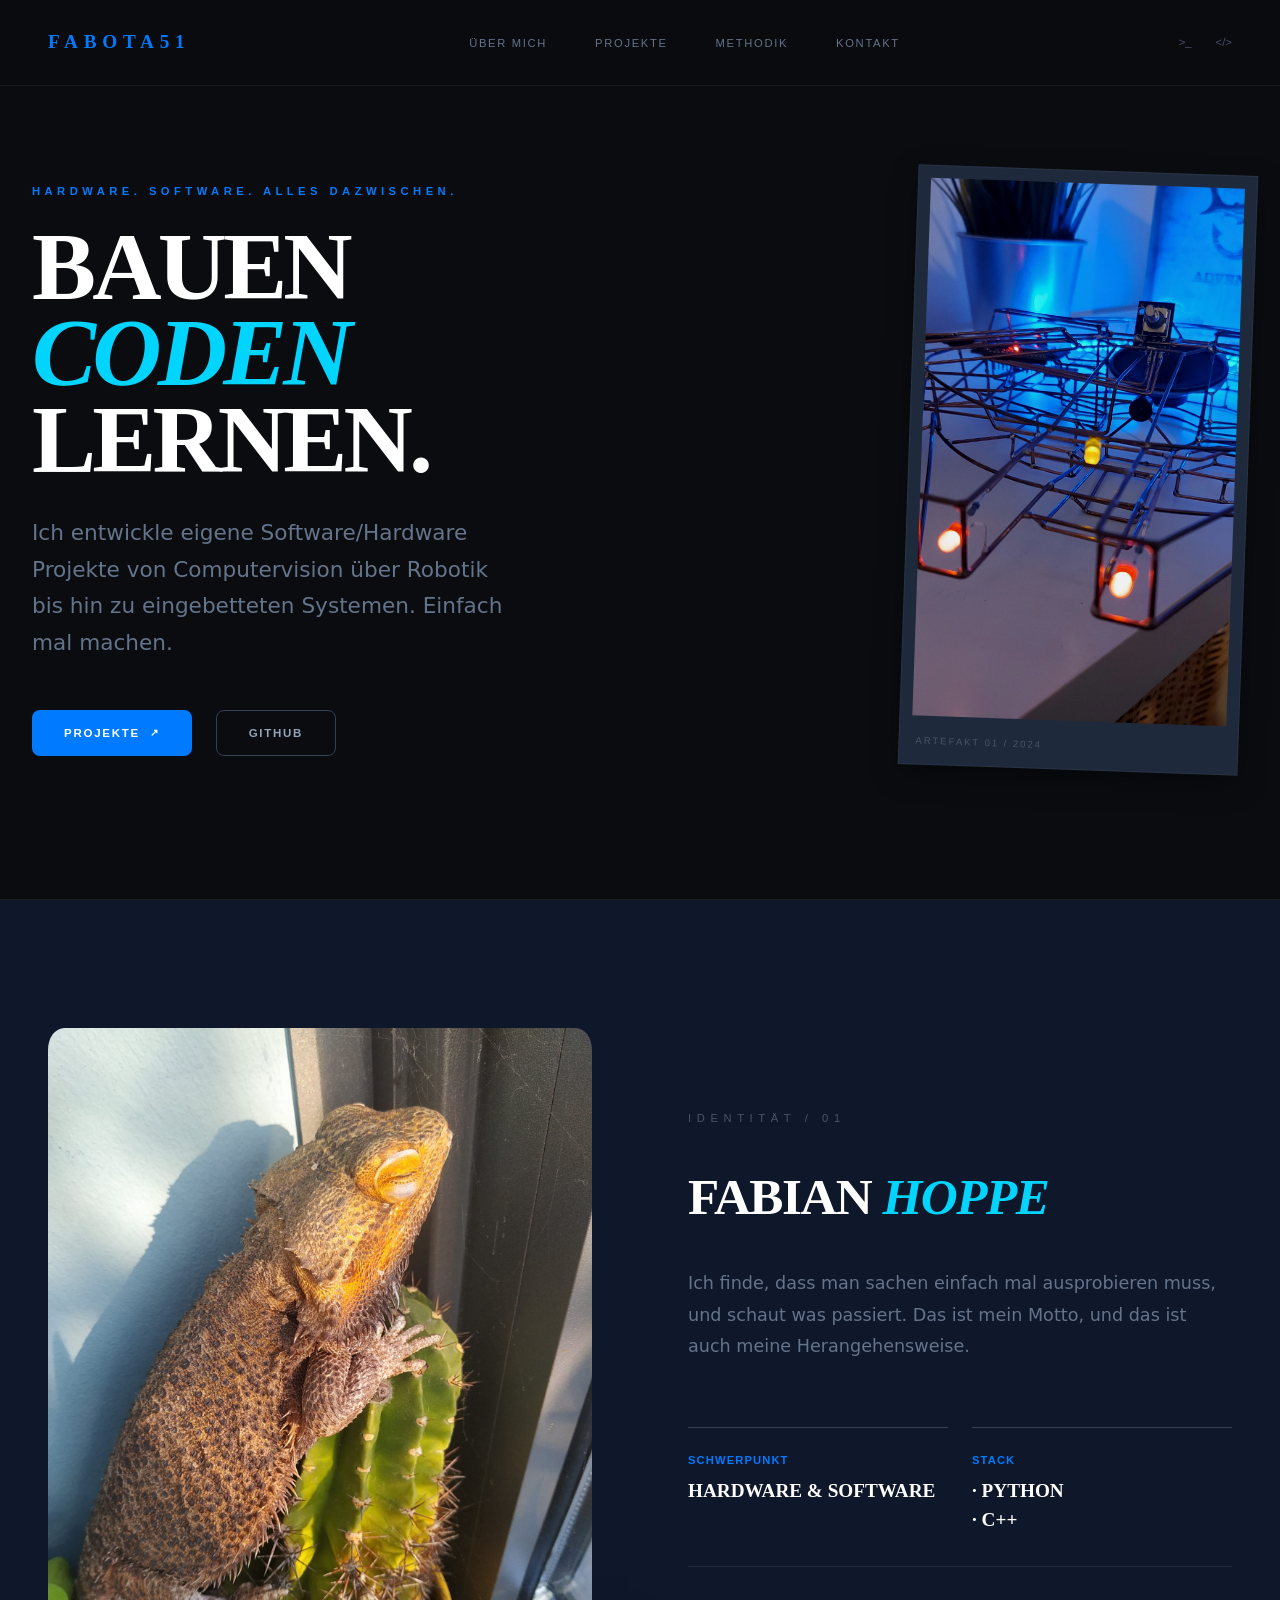
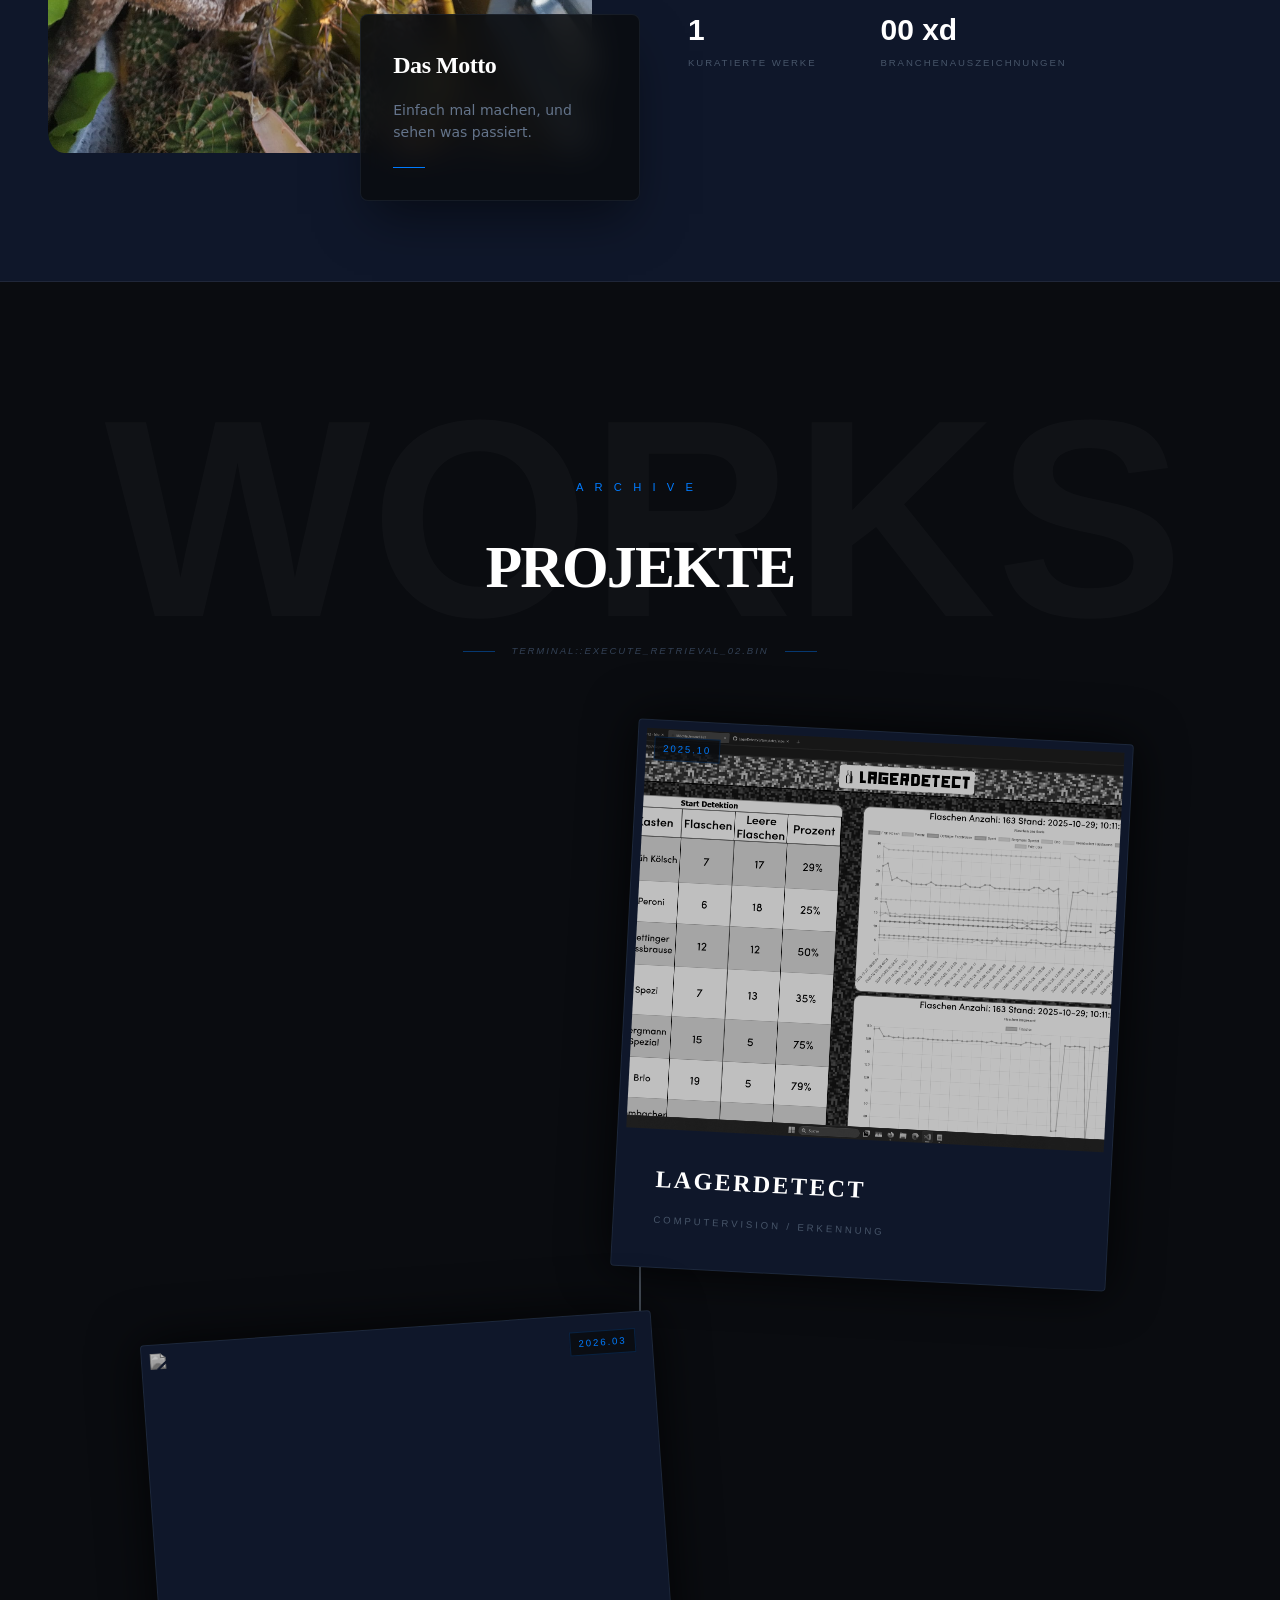
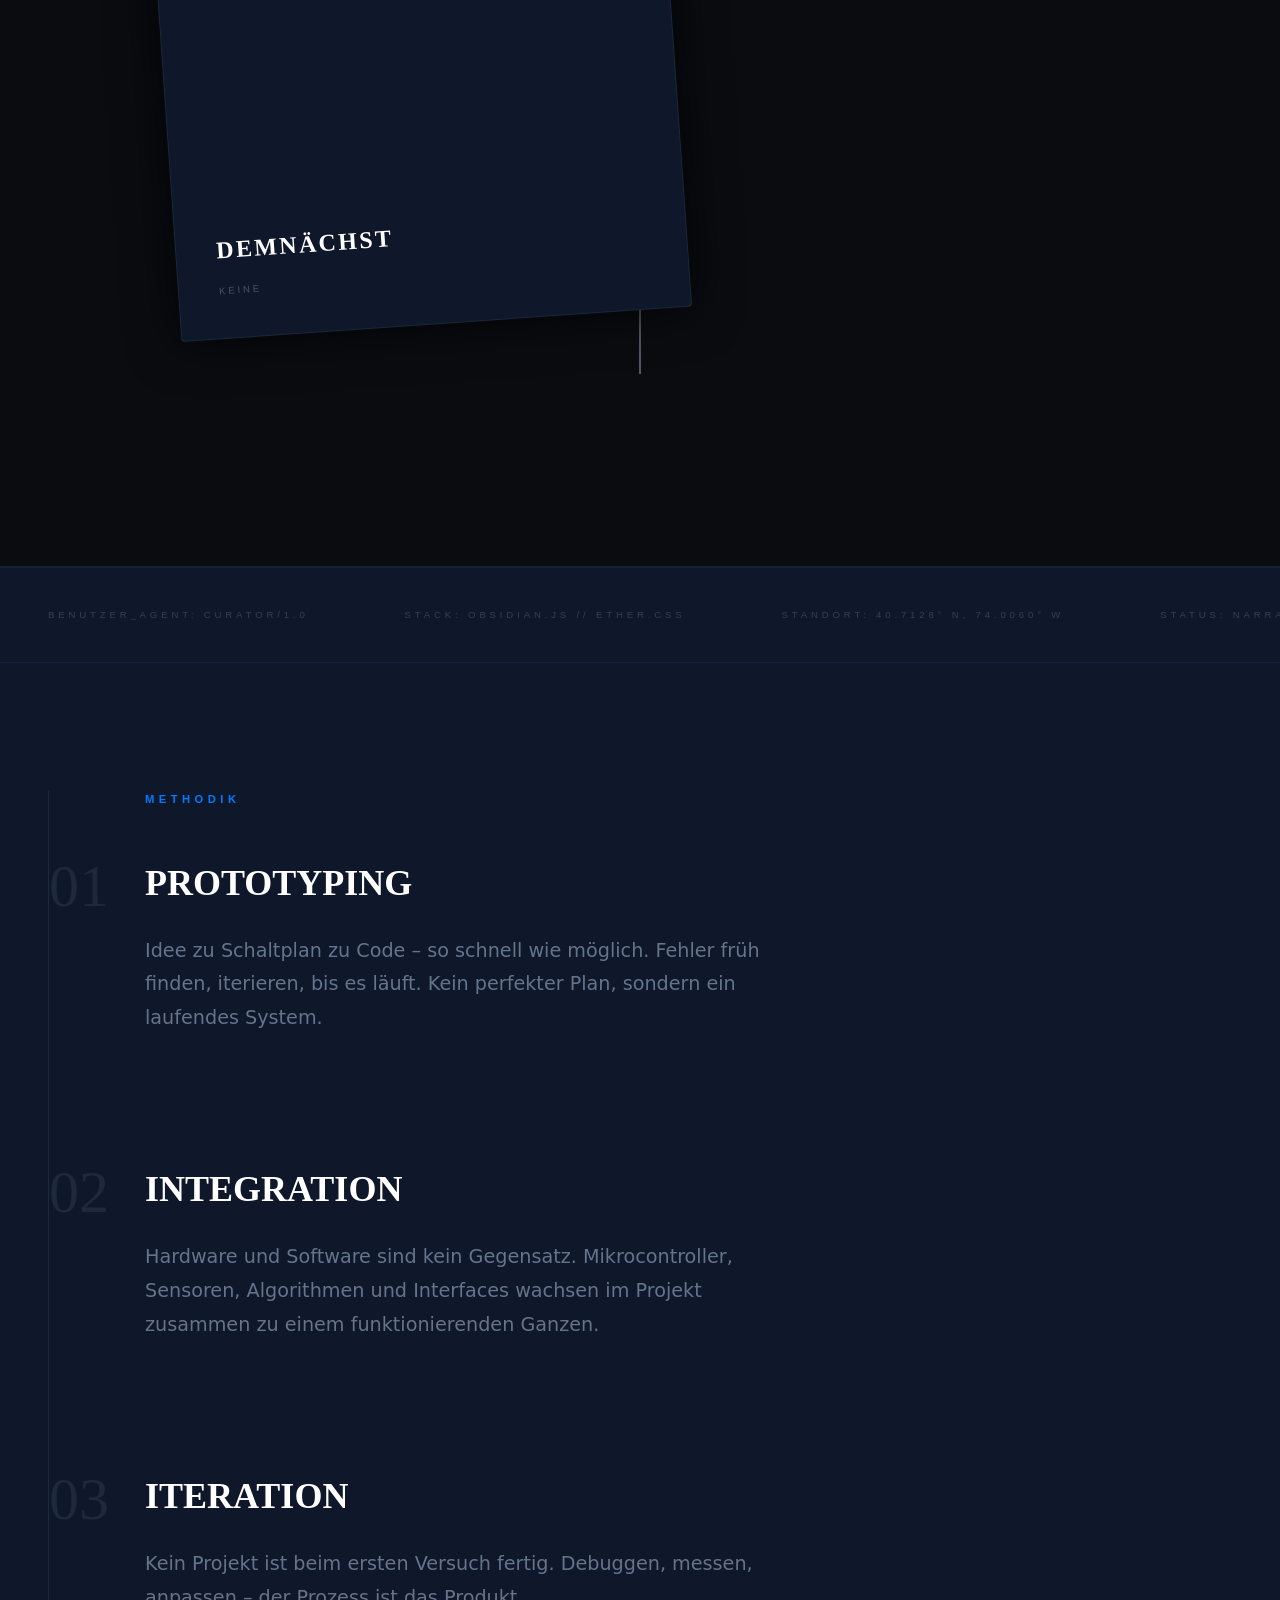
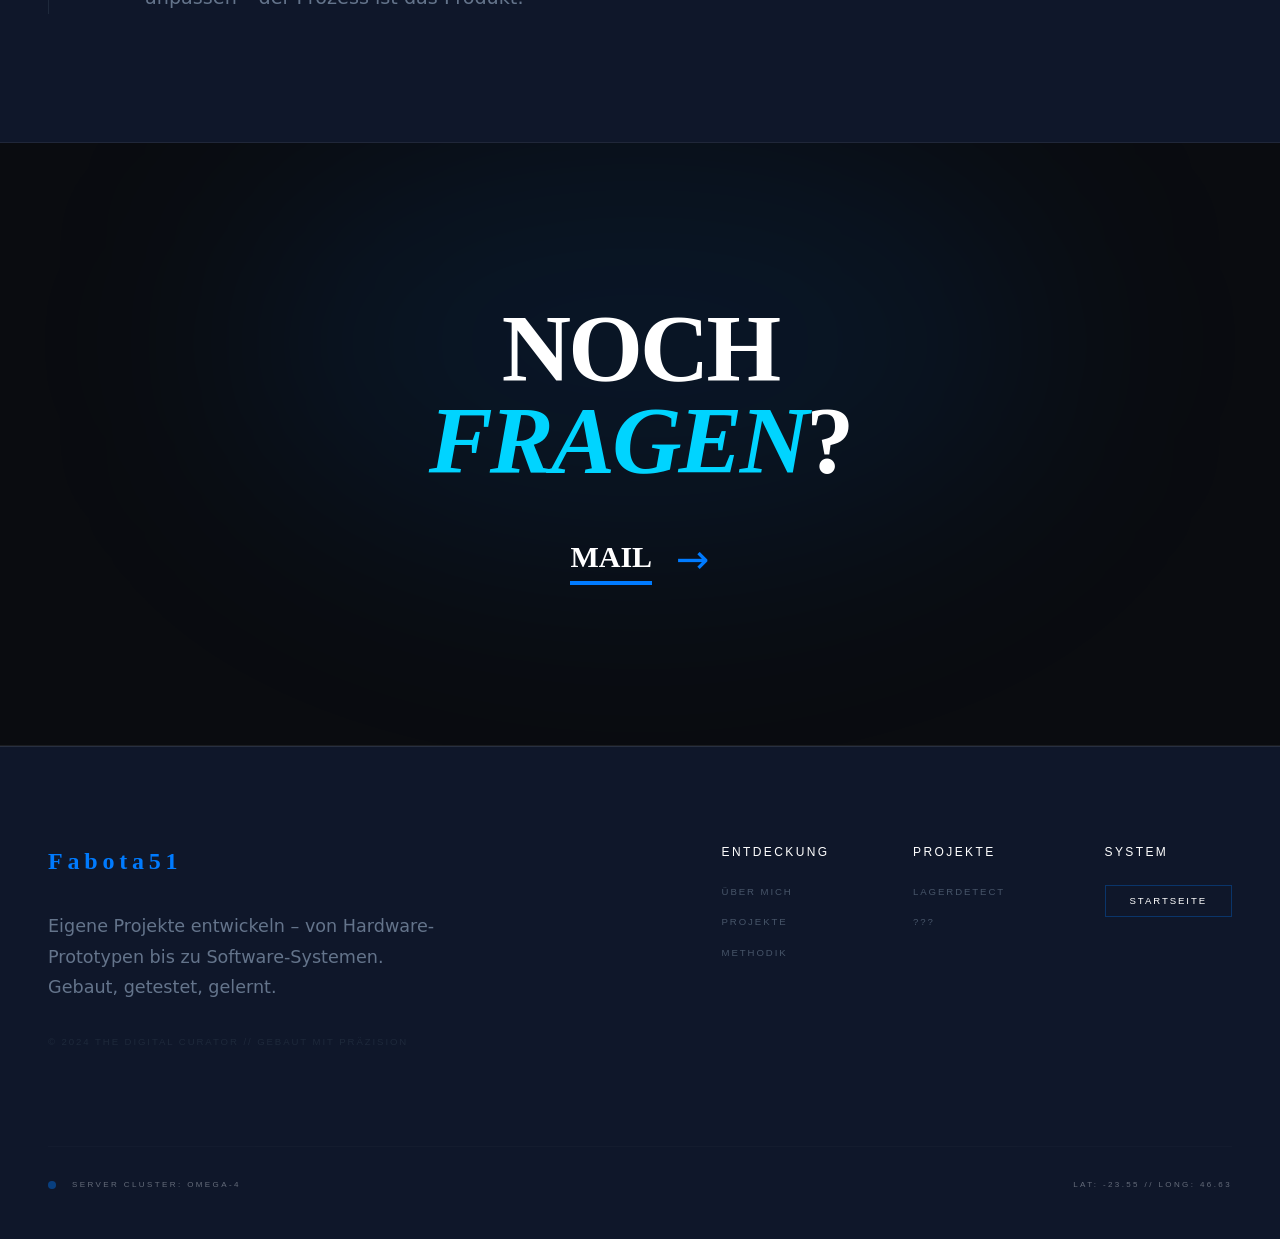
==== index.html @ c2bb15b6 "First Test" ====
<!DOCTYPE html>
<html lang="de">
<head>
  <meta charset="utf-8"/>
  <meta name="viewport" content="width=device-width, initial-scale=1.0"/>
  <title>Fabota51</title>
  <link rel="stylesheet" href="/css/style.css"/>
  <script src="components/include.js" defer></script>
</head>
<body>

<div data-include="components/nav.html"></div>

<!-- ── Hero ── -->
<section class="hero">
  <div class="hero-inner">
    <div class="hero-content">
      <span class="hero-eyebrow">Hardware. Software. Alles dazwischen.</span>
      <h1 class="hero-headline">
        BAUEN <br>
        <span class="accent">CODEN</span> <br>
        LERNEN.
      </h1>
      <p class="hero-body">
        Ich entwickle eigene Software/Hardware Projekte von Computervision über Robotik bis hin zu eingebetteten Systemen. Einfach mal machen.
      </p>
      <div class="hero-actions">
        <button class="btn btn-primary" onclick="window.location.href='#archive'">
          Projekte <span class="icon">↗</span>
        </button>
        <button href class="btn btn-outline" onclick="window.location.href='https://github.com/fabota51'">
          Github
        </button>
      </div>
    </div>
    <div class="hero-media">
      <div class="polaroid-frame">
        <img
          src="/images/meleniumfalke.jpg"
          alt="High-tech aesthetic hardware design"/>
        <span class="polaroid-caption">Artefakt 01 / 2024</span>
      </div>
    </div>
  </div>
</section>

<!-- ── Vision / About ── -->
<section id="exhibition" class="section-vision">
  <div class="vision-grid">
    <div class="vision-portrait-wrap">
        <img style="border-radius: 3%;"
          src="/images/profile.jpg"
          alt="Portrait des Designers"/>

      <div class="vision-card">
        <h4>Das Motto</h4>
        <p>Einfach mal machen, und sehen was passiert.</p>
        <div class="vision-card-rule">
          <span class="vision-card-rule-line"></span>
          <span class="vision-card-rule-label"></span>
        </div>
      </div>
    </div>
    <div class="vision-text">
      <span class="vision-eyebrow">Identität / 01</span>
      <h2 class="vision-headline">Fabian <span class="accent">Hoppe</span></h2>
      <p class="vision-body">
        Ich finde, dass man sachen einfach mal ausprobieren muss, und schaut was passiert. Das ist mein Motto, und das ist auch meine Herangehensweise.
      </p>
      <div class="vision-stats">
        <div class="vision-stat">
          <span class="vision-stat-label">Schwerpunkt</span>
          <span class="vision-stat-value">Hardware & Software</span>
        </div>
        <div class="vision-stat">
          <span class="vision-stat-label">Stack</span>
          <span class="vision-stat-value">· Python <br>· C++</span>
        </div>
      </div>
      <div class="vision-metrics">
        <div>
          <div class="vision-metric-num">1</div>
          <div class="vision-metric-label">Kuratierte Werke</div>
        </div>
        <div>
          <div class="vision-metric-num">00 xd</div>
          <div class="vision-metric-label">Branchenauszeichnungen</div>
        </div>
      </div>
    </div>
  </div>
</section>


<section id="archive" class="section-projects">
  <div class="projects-inner">
    <div class="projects-header">
      <span class="projects-eyebrow">ARCHIVE</span>
      <!-- ── Projects Timeline ── --><h2 class="projects-headline">Projekte</h2>
      <div class="projects-sub">
        <span class="projects-sub-line"></span>
        <span class="projects-sub-text">Terminal::Execute_Retrieval_02.bin</span>
        <span class="projects-sub-line"></span>
      </div>
    </div>

    <div class="project-timeline">
      <div class="project-timeline-line"></div>



      <!-- Card 1 -->
      <div class="project-item project-item--right">
        <div class="project-item-inner">
          <a href="subpages/lagerdetect/" class="project-card project-card--tilt-right">
            <span class="project-card-date">2025.10</span>
            <img
              class="project-card-img project-card-img--short"
              src="images/lagerdetect.png"
              alt="Lagerdetect Lagererkennung"/>
            <div class="project-card-info">
              <h3 class="project-card-title">Lagerdetect</h3>
              <p class="project-card-tag">Computervision / Erkennung</p>
            </div>
          </a>
        </div>
      </div>

            <!-- Card 2 -->
      <div class="project-item project-item--left">
        <div class="project-item-inner">
          <a href="#archive" class="project-card project-card--tilt-left">
            <span class="project-card-date">2026.03</span>
            <img
              class="project-card-img"
              src="subpages/cnc/20260307_115420.jpg"
              alt=" "/>
            <div class="project-card-info">
              <h3 class="project-card-title">Demnächst</h3>
              <p class="project-card-tag">Keine</p>
            </div>
          </a>
        </div>
      </div>



    </div>
  </div>
</section>

<!-- ── Status Ticker ── -->
<div class="section-ticker">
  <div class="ticker-content">
    <span>BENUTZER_AGENT: CURATOR/1.0</span>
    <span>STACK: OBSIDIAN.JS // ETHER.CSS</span>
    <span>STANDORT: 40.7128° N, 74.0060° W</span>
    <span>STATUS: NARRATION_WIRD_ENTSCHLÜSSELT...</span>
    <span>DATENSTROM: AKTIV</span>
    <span>KERNEL_VERSION: NOIR_PRO_V3</span>
    <span>BENUTZER_AGENT: CURATOR/1.0</span>
  </div>
</div>

<!-- ── Methodology ── -->
<section id="narrative" class="section-methodology">
  <div class="methodology-inner">
    <span class="methodology-eyebrow">Methodik</span>
    <div class="methodology-items">
      <div class="methodology-item">
        <span class="methodology-num">01</span>
        <h3 class="methodology-title">Prototyping</h3>
        <p class="methodology-body">Idee zu Schaltplan zu Code – so schnell wie möglich. Fehler früh finden, iterieren, bis es läuft. Kein perfekter Plan, sondern ein laufendes System.</p>
      </div>
      <div class="methodology-item">
        <span class="methodology-num">02</span>
        <h3 class="methodology-title">Integration</h3>
        <p class="methodology-body">Hardware und Software sind kein Gegensatz. Mikrocontroller, Sensoren, Algorithmen und Interfaces wachsen im Projekt zusammen zu einem funktionierenden Ganzen.</p>
      </div>
      <div class="methodology-item">
        <span class="methodology-num">03</span>
        <h3 class="methodology-title">Iteration</h3>
        <p class="methodology-body">Kein Projekt ist beim ersten Versuch fertig. Debuggen, messen, anpassen – der Prozess ist das Produkt.</p>
      </div>
    </div>
  </div>
</section>

<!-- ── CTA ── -->
<section id="contact" class="section-cta">
  <div class="cta-glow"></div>
  <div class="cta-inner">
    <h2 class="cta-headline">
      NOCH <br>
      <span class="accent">FRAGEN</span>?
    </h2>
    <a class="cta-link" href="mailto:fabota51@proton.me">
      <span class="cta-link-text">Mail</span>
      <span class="cta-arrow">→</span>
    </a>
  </div>
</section>

<div data-include="components/footer.html"></div>


</body>
</html>
---- css/style.css ----
/* ============================================================
   FONT STACKS — system fonts
   headline : Georgia (editorial serif, great italic support)
   body      : system-ui stack (best native sans per platform)
   label     : Trebuchet MS (geometric sans, universally available)
   ============================================================ */
:root {
  --font-headline: Georgia, 'Times New Roman', serif;
  --font-body: system-ui, -apple-system, BlinkMacSystemFont, 'Segoe UI', Roboto, sans-serif;
  --font-label: 'Trebuchet MS', 'Gill Sans', 'Gill Sans MT', Calibri, sans-serif;
}

/* ============================================================
   RESET & BASE
   ============================================================ */
*, *::before, *::after {
  box-sizing: border-box;
  margin: 0;
  padding: 0;
}
html { scroll-behavior: smooth; }
body {
  background-color: #0a0c10;
  color: #e2e8f0;
  font-family: var(--font-body);
  overflow-x: hidden;
  line-height: 1.5;
}
::selection { background-color: #007bff; color: #fff; }
img { display: block; max-width: 100%; }
a { color: inherit; text-decoration: none; }
button { cursor: pointer; font-family: inherit; background: none; border: none; }

/* ============================================================
   ICON TEXT (replaces Material Symbols)
   ============================================================ */
.icon {
  font-family: var(--font-label);
  font-size: 0.85em;
  font-style: normal;
  line-height: 1;
  display: inline-block;
  vertical-align: middle;
  user-select: none;
}

/* ============================================================
   NAVIGATION
   ============================================================ */
.nav {
  position: fixed;
  top: 0; left: 0; right: 0;
  z-index: 50;
  display: flex;
  justify-content: space-between;
  align-items: center;
  padding: 28px 48px;
  background: rgba(10, 12, 16, 0.8);
  backdrop-filter: blur(8px);
  -webkit-backdrop-filter: blur(8px);
  border-bottom: 1px solid rgba(255, 255, 255, 0.05);
}
.nav-logo {
  font-family: var(--font-headline);
  font-size: 1.2rem;
  font-weight: 900;
  letter-spacing: 0.3em;
  color: #007bff;
  text-transform: uppercase;
}
.nav-links {
  display: none;
  align-items: center;
  gap: 48px;
  list-style: none;
}
.nav-link {
  font-family: var(--font-label);
  font-size: 0.7rem;
  text-transform: uppercase;
  letter-spacing: 0.15em;
  font-weight: 500;
  color: #64748b;
  transition: color 0.2s;
}
.nav-link:hover { color: #fff; }
.nav-link--active {
  color: #007bff;
  font-weight: 700;
  border-bottom: 1px solid #007bff;
  padding-bottom: 4px;
}
.nav-icons { display: flex; align-items: center; gap: 24px; }
.nav-icon-btn {
  color: #475569;
  transition: color 0.2s;
  display: flex;
  align-items: center;
  padding: 0;
}
.nav-icon-btn:hover { color: #007bff; }

/* ============================================================
   BUTTONS
   ============================================================ */
.btn {
  display: inline-flex;
  align-items: center;
  gap: 10px;
  font-family: var(--font-label);
  font-size: 0.72rem;
  text-transform: uppercase;
  letter-spacing: 0.15em;
  font-weight: 700;
  padding: 16px 32px;
  border-radius: 8px;
  transition: all 0.3s cubic-bezier(0.16, 1, 0.3, 1);
  cursor: pointer;
  border: none;
}
.btn-primary { background: #007bff; color: #fff; }
.btn-primary:hover {
  transform: translateY(-2px);
  box-shadow: 0 10px 30px rgba(0, 123, 255, 0.4);
}
.btn-outline {
  background: transparent;
  color: #94a3b8;
  border: 1px solid #334155;
}
.btn-outline:hover { background: #1e293b; }

/* ============================================================
   HERO
   ============================================================ */
.hero {
  position: relative;
  min-height: 100vh;
  display: flex;
  align-items: center;
  padding: 104px 32px 64px;
  overflow: hidden;
  background: #0a0c10;
  border-bottom: 1px solid rgba(255, 255, 255, 0.07);
}
.hero-inner {
  position: relative;
  z-index: 1;
  width: 100%;
  max-width: 1280px;
  margin: 0 auto;
  display: grid;
  grid-template-columns: 1fr;
  gap: 48px;
  align-items: center;
}
.hero-eyebrow {
  font-family: var(--font-label);
  font-size: 0.7rem;
  font-weight: 700;
  text-transform: uppercase;
  letter-spacing: 0.4em;
  color: #007bff;
  display: block;
  margin-bottom: 24px;
}
.hero-headline {
  font-family: var(--font-headline);
  font-size: clamp(3rem, 9vw, 6rem);
  font-weight: 900;
  letter-spacing: -0.04em;
  line-height: 0.9;
  color: #fff;
  margin-bottom: 32px;
}
.hero-headline .accent { color: #00d4ff; font-style: italic; }
.hero-body {
  font-size: clamp(1rem, 2vw, 1.35rem);
  line-height: 1.7;
  color: #64748b;
  max-width: 480px;
  margin-bottom: 48px;
}
.hero-actions { display: flex; flex-wrap: wrap; gap: 24px; }
.hero-media { display: none; position: relative; height: 600px; }

/* ============================================================
   POLAROID FRAME
   ============================================================ */
.polaroid-frame {
  background: #1e293b;
  padding: 12px 12px 48px;
  box-shadow: 0 10px 30px -5px rgba(0, 0, 0, 0.5);
  transition: all 0.5s cubic-bezier(0.16, 1, 0.3, 1);
  border: 1px solid rgba(255, 255, 255, 0.05);
}
.polaroid-frame:hover {
  transform: translateY(-8px) rotate(0deg) scale(1.02) !important;
  box-shadow: 0 20px 40px -10px rgba(0, 0, 0, 0.6);
  z-index: 20;
  border-color: #007bff;
}
.hero-media .polaroid-frame {
  position: absolute;
  inset: 0;
  width: 100%;
  height: 100%;
  transform: rotate(2deg);
}
.hero-media .polaroid-frame img {
  width: 100%;
  height: 100%;
  object-fit: cover;
  filter: brightness(0.9) contrast(1.1);
}
.polaroid-caption {
  position: absolute;
  bottom: 16px;
  left: 16px;
  font-family: var(--font-label);
  font-size: 0.6rem;
  letter-spacing: 0.2em;
  color: #475569;
  text-transform: uppercase;
}

/* ============================================================
   VISION / ABOUT
   ============================================================ */
.section-vision {
  padding: 128px 48px;
  background: #0f172a;
  border-bottom: 1px solid rgba(255, 255, 255, 0.07);
}
.vision-grid {
  max-width: 1280px;
  margin: 0 auto;
  display: grid;
  grid-template-columns: 1fr;
  gap: 96px;
  align-items: center;
}
.vision-portrait-wrap { position: relative; }
.vision-portrait-img {
  aspect-ratio: 4 / 5;
  overflow: hidden;
  border-radius: 8px;
  background: #0a0c10;
}
.vision-portrait-img img {
  width: 100%;
  height: 100%;
  object-fit: cover;
  opacity: 0.8;
  mix-blend-mode: luminosity;
  transition: mix-blend-mode 0.7s, opacity 0.7s;
}
.vision-portrait-img img:hover { mix-blend-mode: normal; opacity: 1; }
.vision-card {
  position: absolute;
  bottom: -48px;
  right: -24px;
  padding: 32px;
  background: rgba(10, 12, 16, 0.85);
  backdrop-filter: blur(16px);
  -webkit-backdrop-filter: blur(16px);
  border-radius: 8px;
  border: 1px solid rgba(51, 65, 85, 0.3);
  max-width: 280px;
  box-shadow: 0 25px 50px -12px rgba(0, 0, 0, 0.5);
}
.vision-card h4 {
  font-family: var(--font-headline);
  font-size: 1.5rem;
  font-weight: 700;
  letter-spacing: -0.02em;
  color: #fff;
  margin-bottom: 16px;
}
.vision-card p {
  color: #64748b;
  font-size: 0.875rem;
  line-height: 1.6;
  margin-bottom: 24px;
}
.vision-card-rule { display: flex; align-items: center; gap: 8px; }
.vision-card-rule-line {
  width: 32px;
  height: 1px;
  background: #007bff;
  display: block;
  flex-shrink: 0;
}
.vision-card-rule-label {
  font-family: var(--font-label);
  font-size: 0.6rem;
  text-transform: uppercase;
  letter-spacing: 0.2em;
  color: #007bff;
}
.vision-text {
  display: flex;
  flex-direction: column;
  gap: 32px;
  padding-top: 64px;
}
.vision-eyebrow {
  font-family: var(--font-label);
  font-size: 0.7rem;
  text-transform: uppercase;
  letter-spacing: 0.5em;
  color: #475569;
}
.vision-headline {
  font-family: var(--font-headline);
  font-size: clamp(2rem, 4vw, 3.2rem);
  font-weight: 800;
  letter-spacing: -0.03em;
  text-transform: uppercase;
  color: #fff;
}
.vision-headline .accent { color: #00d4ff; font-style: italic; }
.vision-body { font-size: 1.1rem; line-height: 1.8; color: #64748b; }
.vision-stats {
  display: grid;
  grid-template-columns: 1fr 1fr;
  gap: 24px;
  padding-top: 32px;
}
.vision-stat { border-top: 1px solid #334155; padding-top: 24px; }
.vision-stat-label {
  font-family: var(--font-label);
  font-size: 0.7rem;
  text-transform: uppercase;
  letter-spacing: 0.1em;
  color: #007bff;
  font-weight: 700;
  display: block;
  margin-bottom: 8px;
}
.vision-stat-value {
  font-family: var(--font-headline);
  font-size: 1.2rem;
  font-weight: 700;
  text-transform: uppercase;
  color: #fff;
}
.vision-metrics {
  display: flex;
  gap: 64px;
  border-top: 1px solid rgba(51, 65, 85, 0.5);
  padding-top: 40px;
}
.vision-metric-num {
  font-family: var(--font-label);
  font-size: 1.875rem;
  font-weight: 700;
  color: #fff;
}
.vision-metric-label {
  font-family: var(--font-label);
  font-size: 0.6rem;
  text-transform: uppercase;
  letter-spacing: 0.2em;
  color: #475569;
  margin-top: 4px;
}

/* ============================================================
   PROJECTS TIMELINE
   ============================================================ */
.section-projects {
  background: #0a0c10;
  padding: 192px 48px;
  position: relative;
  overflow: hidden;
  border-bottom: 1px solid rgba(255, 255, 255, 0.07);
}
.section-projects::before {
  content: 'WORKS';
  position: absolute;
  top: 0; right: 0;
  padding: 96px;
  font-family: var(--font-label);
  font-size: clamp(8rem, 22vw, 25rem);
  font-weight: 700;
  color: #fff;
  opacity: 0.025;
  text-transform: uppercase;
  line-height: 1;
  pointer-events: none;
  user-select: none;
}
.projects-inner {
  max-width: 960px;
  margin: 0 auto;
  display: flex;
  flex-direction: column;
  align-items: center;
}
.projects-header {
  text-align: center;
  margin-bottom: 192px;
  position: relative;
  z-index: 1;
}
.projects-eyebrow {
  font-family: var(--font-label);
  font-size: 0.7rem;
  text-transform: uppercase;
  letter-spacing: 1em;
  color: #007bff;
}
.projects-headline {
  font-family: var(--font-headline);
  font-size: clamp(2.5rem, 6vw, 3.75rem);
  font-weight: 900;
  text-transform: uppercase;
  letter-spacing: -0.03em;
  color: #fff;
  margin-top: 24px;
}
.projects-sub {
  margin-top: 32px;
  display: flex;
  align-items: center;
  justify-content: center;
  gap: 16px;
}
.projects-sub-line {
  height: 1px;
  width: 32px;
  background: rgba(0, 123, 255, 0.4);
  display: block;
}
.projects-sub-text {
  font-family: var(--font-label);
  font-size: 0.6rem;
  font-style: italic;
  text-transform: uppercase;
  letter-spacing: 0.2em;
  color: #334155;
}
.project-timeline {
  position: relative;
  width: 100%;
  display: flex;
  flex-direction: column;
  align-items: center;
}
.project-timeline-line {
  position: absolute;
  left: 50%;
  transform: translateX(-50%);
  height: 100%;
  width: 1px;
  background: rgba(0, 123, 255, 0.1);
  background-color: #94a3b8;
  z-index: 0;
}
.project-item {
  position: relative;
  width: 100%;
  display: flex;
  margin-bottom: 48px;
  z-index: 10;
}
.project-item--right { justify-content: flex-end; z-index: 20; }
.project-item:nth-child(3) { z-index: 30; }
.project-item:nth-child(4) { z-index: 40; }
.project-item-inner { width: 100%; perspective: 2000px; }
.project-card {
  background: #0f172a;
  border: 1px solid rgba(51, 65, 85, 0.4);
  padding: 8px;
  box-shadow: 0 0 50px rgba(0, 0, 0, 0.8);
  transition: transform 0.7s cubic-bezier(0.16, 1, 0.3, 1),
              z-index 0.7s;
  position: relative;
  border-radius: 4px;
}
.project-card--tilt-left  { transform: rotate(-4deg); }
.project-card--tilt-right { transform: rotate(3deg); }
.project-card:hover {
  transform: rotate(0deg) scale(1.05) !important;
  z-index: 50;
  position: relative;
}
.project-card-date {
  position: absolute;
  z-index: 20;
  font-family: var(--font-label);
  font-size: 0.6rem;
  color: #007bff;
  background: rgba(10, 12, 16, 0.85);
  padding: 4px 8px;
  letter-spacing: 0.2em;
  border: 1px solid rgba(0, 123, 255, 0.2);
  top: 16px;
}
.project-item--left  .project-card-date { right: 16px; }
.project-item--right .project-card-date { left: 16px; }
.project-card-img {
  width: 100%;
  height: 450px;
  object-fit: cover;
  filter: grayscale(1) brightness(0.75);
  transition: filter 0.7s;
  display: block;
}
.project-card-img--short { height: 400px; }
.project-card:hover .project-card-img { filter: grayscale(0) brightness(1); }
.project-card-info { padding: 32px; }
.project-card-title {
  font-family: var(--font-headline);
  font-size: 1.5rem;
  font-weight: 700;
  text-transform: uppercase;
  letter-spacing: 0.1em;
  color: #fff;
  transition: color 0.3s;
}
.project-card:hover .project-card-title { color: #00d4ff; }
.project-card-tag {
  font-family: var(--font-label);
  font-size: 0.6rem;
  text-transform: uppercase;
  color: #475569;
  margin-top: 16px;
  letter-spacing: 0.3em;
}

/* ============================================================
   TICKER
   ============================================================ */
.section-ticker {
  padding: 40px 48px;
  border-top: 1px solid rgba(0, 123, 255, 0.1);
  border-bottom: 1px solid rgba(0, 123, 255, 0.1);
  background: #0f172a;
  overflow: hidden;
}
.ticker-content {
  display: flex;
  gap: 96px;
  font-family: var(--font-label);
  font-size: 0.6rem;
  text-transform: uppercase;
  color: #334155;
  letter-spacing: 0.4em;
  white-space: nowrap;
}

/* ============================================================
   METHODOLOGY
   ============================================================ */
.section-methodology {
  padding: 128px 48px;
  background: #0f172a;
  overflow: hidden;
  border-bottom: 1px solid rgba(255, 255, 255, 0.07);
}
.methodology-inner {
  max-width: 1280px;
  margin: 0 auto;
  border-left: 1px solid #1e293b;
  padding-left: 48px;
}
.methodology-eyebrow {
  font-family: var(--font-label);
  font-size: 0.7rem;
  font-weight: 700;
  text-transform: uppercase;
  letter-spacing: 0.4em;
  color: #007bff;
  display: block;
  margin-bottom: 48px;
}
.methodology-items { display: flex; flex-direction: column; gap: 128px; }
.methodology-item { position: relative; }
.methodology-num {
  position: absolute;
  left: -48px;
  top: 0;
  font-family: var(--font-headline);
  font-size: 3.75rem;
  font-weight: 100;
  color: #1e293b;
  line-height: 1;
  transition: color 0.5s;
  user-select: none;
}
.methodology-item:hover .methodology-num { color: #00d4ff; }
.methodology-title {
  font-family: var(--font-headline);
  font-size: 2.25rem;
  font-weight: 700;
  text-transform: uppercase;
  color: #fff;
  margin-bottom: 24px;
}
.methodology-body { max-width: 640px; font-size: 1.2rem; line-height: 1.75; color: #64748b; }

/* ============================================================
   CTA
   ============================================================ */
.section-cta {
  padding: 160px 32px;
  text-align: center;
  position: relative;
  overflow: hidden;
  background: #0a0c10;
  border-bottom: 1px solid rgba(255, 255, 255, 0.07);
}
.cta-glow {
  position: absolute;
  top: 0;
  left: 50%;
  transform: translateX(-50%);
  width: 800px;
  height: 400px;
  background: rgba(0, 123, 255, 0.1);
  border-radius: 50%;
  filter: blur(120px);
  pointer-events: none;
}
.cta-inner { position: relative; z-index: 1; max-width: 896px; margin: 0 auto; }
.cta-headline {
  font-family: var(--font-headline);
  font-size: clamp(3rem, 8vw, 6rem);
  font-weight: 900;
  letter-spacing: -0.03em;
  text-transform: uppercase;
  color: #fff;
  margin-bottom: 48px;
  line-height: 0.95;
}
.cta-headline .accent { color: #00d4ff; font-style: italic; }
.cta-link { display: inline-flex; align-items: center; gap: 24px; }
.cta-link-text {
  font-family: var(--font-headline);
  font-size: 1.875rem;
  font-weight: 700;
  text-transform: uppercase;
  border-bottom: 4px solid #007bff;
  color: #fff;
  transition: border-color 0.3s;
  padding-bottom: 2px;
}
.cta-link:hover .cta-link-text { border-color: #00d4ff; }
.cta-arrow {
  font-size: 2.5rem;
  font-family: var(--font-body);
  color: #007bff;
  transition: transform 0.3s cubic-bezier(0.16, 1, 0.3, 1);
  line-height: 1;
}
.cta-link:hover .cta-arrow { transform: translateX(16px); }

/* ============================================================
   FOOTER
   ============================================================ */
.footer {
  background: #0f172a;
  padding: 96px 48px 48px;
  border-top: 1px solid rgba(255, 255, 255, 0.1);
}
.footer-top {
  max-width: 1280px;
  margin: 0 auto;
  display: flex;
  flex-direction: column;
  gap: 64px;
  margin-bottom: 96px;
}
.footer-brand-name {
  font-family: var(--font-headline);
  font-size: 1.5rem;
  font-weight: 900;
  letter-spacing: 0.2em;
  color: #007bff;
  margin-bottom: 32px;
}
.footer-brand-desc {
  color: #64748b;
  font-size: 1.1rem;
  line-height: 1.75;
  max-width: 400px;
  margin-bottom: 32px;
}
.footer-brand-copy {
  font-family: var(--font-label);
  font-size: 0.6rem;
  text-transform: uppercase;
  letter-spacing: 0.2em;
  color: #1e293b;
}
.footer-cols {
  display: grid;
  grid-template-columns: repeat(2, 1fr);
  gap: 64px;
}
.footer-col-title {
  font-family: var(--font-label);
  font-size: 0.75rem;
  text-transform: uppercase;
  letter-spacing: 0.2em;
  color: #fff;
  margin-bottom: 24px;
}
.footer-col-links { list-style: none; display: flex; flex-direction: column; gap: 16px; }
.footer-col-link {
  font-family: var(--font-label);
  font-size: 0.6rem;
  text-transform: uppercase;
  letter-spacing: 0.2em;
  color: #475569;
  transition: color 0.2s;
  display: block;
}
.footer-col-link:hover { color: #007bff; }
.footer-system-btn {
  display: inline-block;
  font-family: var(--font-label);
  font-size: 0.6rem;
  text-transform: uppercase;
  letter-spacing: 0.2em;
  color: #fff;
  border: 1px solid rgba(0, 123, 255, 0.3);
  padding: 8px 24px;
  transition: border-color 0.2s;
  text-align: center;
}
.footer-system-btn:hover { border-color: #007bff; }
.footer-bottom {
  max-width: 1280px;
  margin: 0 auto;
  border-top: 1px solid rgba(255, 255, 255, 0.05);
  padding-top: 32px;
  display: flex;
  justify-content: space-between;
  align-items: center;
  opacity: 0.4;
}
.footer-status {
  display: flex;
  align-items: center;
  gap: 16px;
  font-family: var(--font-label);
  font-size: 0.5rem;
  text-transform: uppercase;
  letter-spacing: 0.3em;
}
.footer-status-dot {
  width: 8px;
  height: 8px;
  border-radius: 50%;
  background: #007bff;
  animation: pulse 2s infinite;
  flex-shrink: 0;
}
@keyframes pulse { 0%, 100% { opacity: 1; } 50% { opacity: 0.3; } }
.footer-coordinates {
  font-family: var(--font-label);
  font-size: 0.5rem;
  text-transform: uppercase;
  letter-spacing: 0.3em;
}

/* ============================================================
   RESPONSIVE
   ============================================================ */
@media (min-width: 768px) {
  .nav-links { display: flex; }

  /* project timeline left/right split */
  .project-item--right { margin-top: -120px; }
  .project-item--left  .project-item-inner { width: 60%; padding-right: 64px; }
  .project-item--right .project-item-inner { width: 60%; padding-left: 80px; }

  .methodology-inner { padding-left: 96px; }
  .methodology-num { left: -96px; }

  .footer-top { flex-direction: row; justify-content: space-between; align-items: flex-start; }
  .footer-cols { grid-template-columns: repeat(3, 1fr); }

  .vision-card { right: -48px; }
}
@media (min-width: 1024px) {
  .hero-inner { grid-template-columns: 1fr 340px; }
  .hero-media { display: block; }
  .vision-grid { grid-template-columns: 1fr 1fr; }
  .vision-text { padding-top: 0; }
}

/* ============================================================
   PROJECT CARD AS ANCHOR
   ============================================================ */
a.project-card {
  display: block;
  color: inherit;
  text-decoration: none;
}

/* ============================================================
   SUBPAGE — PROJECT DETAIL
   ============================================================ */
.subpage-hero {
  position: relative;
  min-height: 70vh;
  display: flex;
  align-items: flex-end;
  overflow: hidden;
  margin-top: 80px;
}
.subpage-hero-img {
  position: absolute;
  inset: 0;
  width: 100%;
  height: 100%;
  object-fit: cover;
  filter: brightness(0.45);
}
.subpage-hero-overlay {
  position: absolute;
  inset: 0;
  background: linear-gradient(to top, #0a0c10 10%, transparent 70%);
}
.subpage-hero-content {
  position: relative;
  z-index: 1;
  padding: 64px 48px;
  max-width: 1280px;
  width: 100%;
  margin: 0 auto;
}
.subpage-back {
  display: inline-flex;
  align-items: center;
  gap: 8px;
  font-family: var(--font-label);
  font-size: 0.65rem;
  text-transform: uppercase;
  letter-spacing: 0.2em;
  color: #475569;
  margin-bottom: 32px;
  transition: color 0.2s;
}
.subpage-back:hover { color: #007bff; }
.subpage-back-arrow { font-size: 1rem; }
.subpage-eyebrow {
  font-family: var(--font-label);
  font-size: 0.65rem;
  text-transform: uppercase;
  letter-spacing: 0.4em;
  color: #007bff;
  display: block;
  margin-bottom: 16px;
}
.subpage-title {
  font-family: var(--font-headline);
  font-size: clamp(2.5rem, 6vw, 5rem);
  font-weight: 900;
  letter-spacing: -0.03em;
  line-height: 0.95;
  color: #fff;
  text-transform: uppercase;
}
.subpage-content {
  max-width: 1280px;
  margin: 0 auto;
  padding: 80px 48px 120px;
  display: grid;
  grid-template-columns: 1fr;
  gap: 64px;
}
.subpage-meta {
  display: flex;
  flex-wrap: wrap;
  gap: 24px;
  align-items: center;
  padding-bottom: 32px;
  border-bottom: 1px solid #1e293b;
}
.subpage-tag {
  font-family: var(--font-label);
  font-size: 0.65rem;
  text-transform: uppercase;
  letter-spacing: 0.2em;
  color: #007bff;
  border: 1px solid rgba(0,123,255,0.3);
  padding: 6px 14px;
}
.subpage-date {
  font-family: var(--font-label);
  font-size: 0.65rem;
  text-transform: uppercase;
  letter-spacing: 0.2em;
  color: #334155;
}
.subpage-body {
  font-size: 1.1rem;
  line-height: 1.85;
  color: #64748b;
  max-width: 720px;
}
.subpage-body p + p { margin-top: 20px; }
.subpage-images {
  display: grid;
  grid-template-columns: 1fr;
  gap: 24px;
}
.subpage-images img {
  width: 100%;
  object-fit: cover;
  border: 1px solid #1e293b;
  display: block;
}
@media (min-width: 768px) {
  .subpage-content { grid-template-columns: 1fr 1fr; }
  .subpage-meta { grid-column: span 2; }
}
@media (min-width: 1024px) {
  .subpage-images { grid-template-columns: 1fr 1fr; }
}
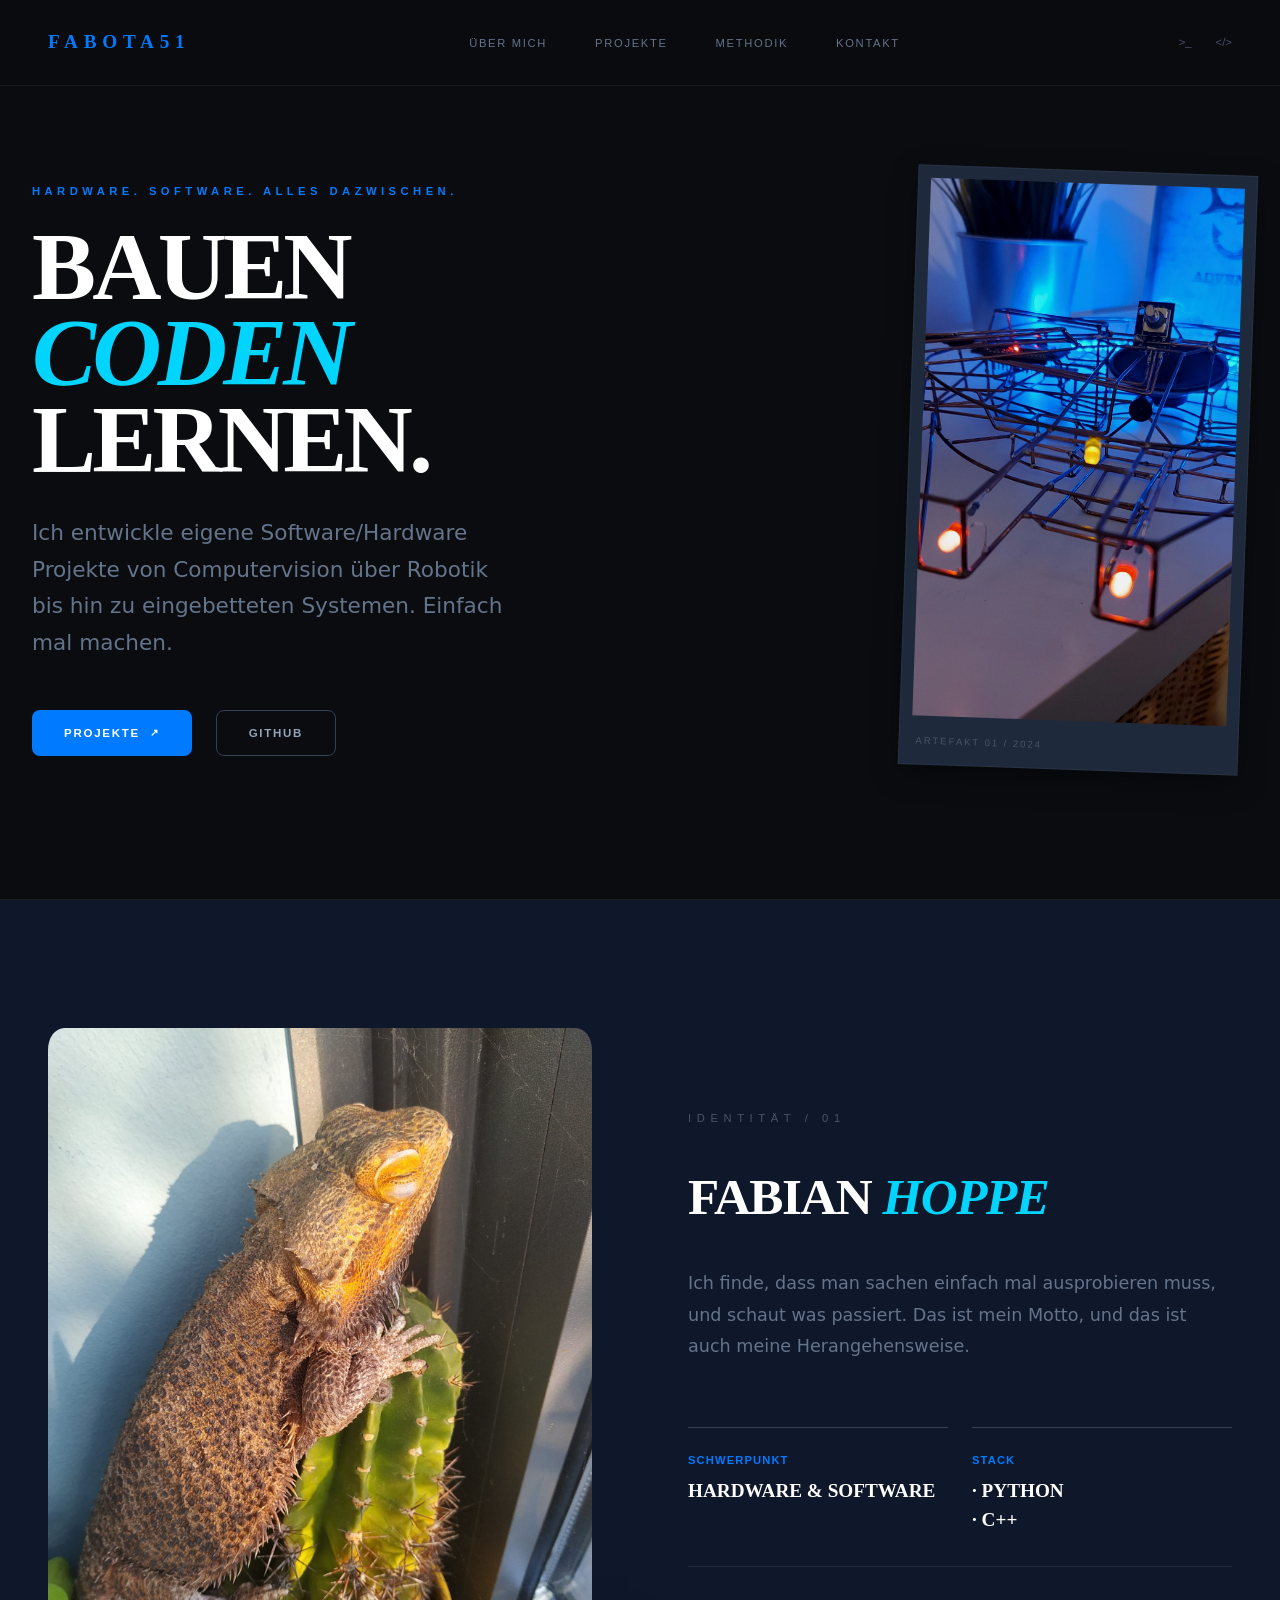
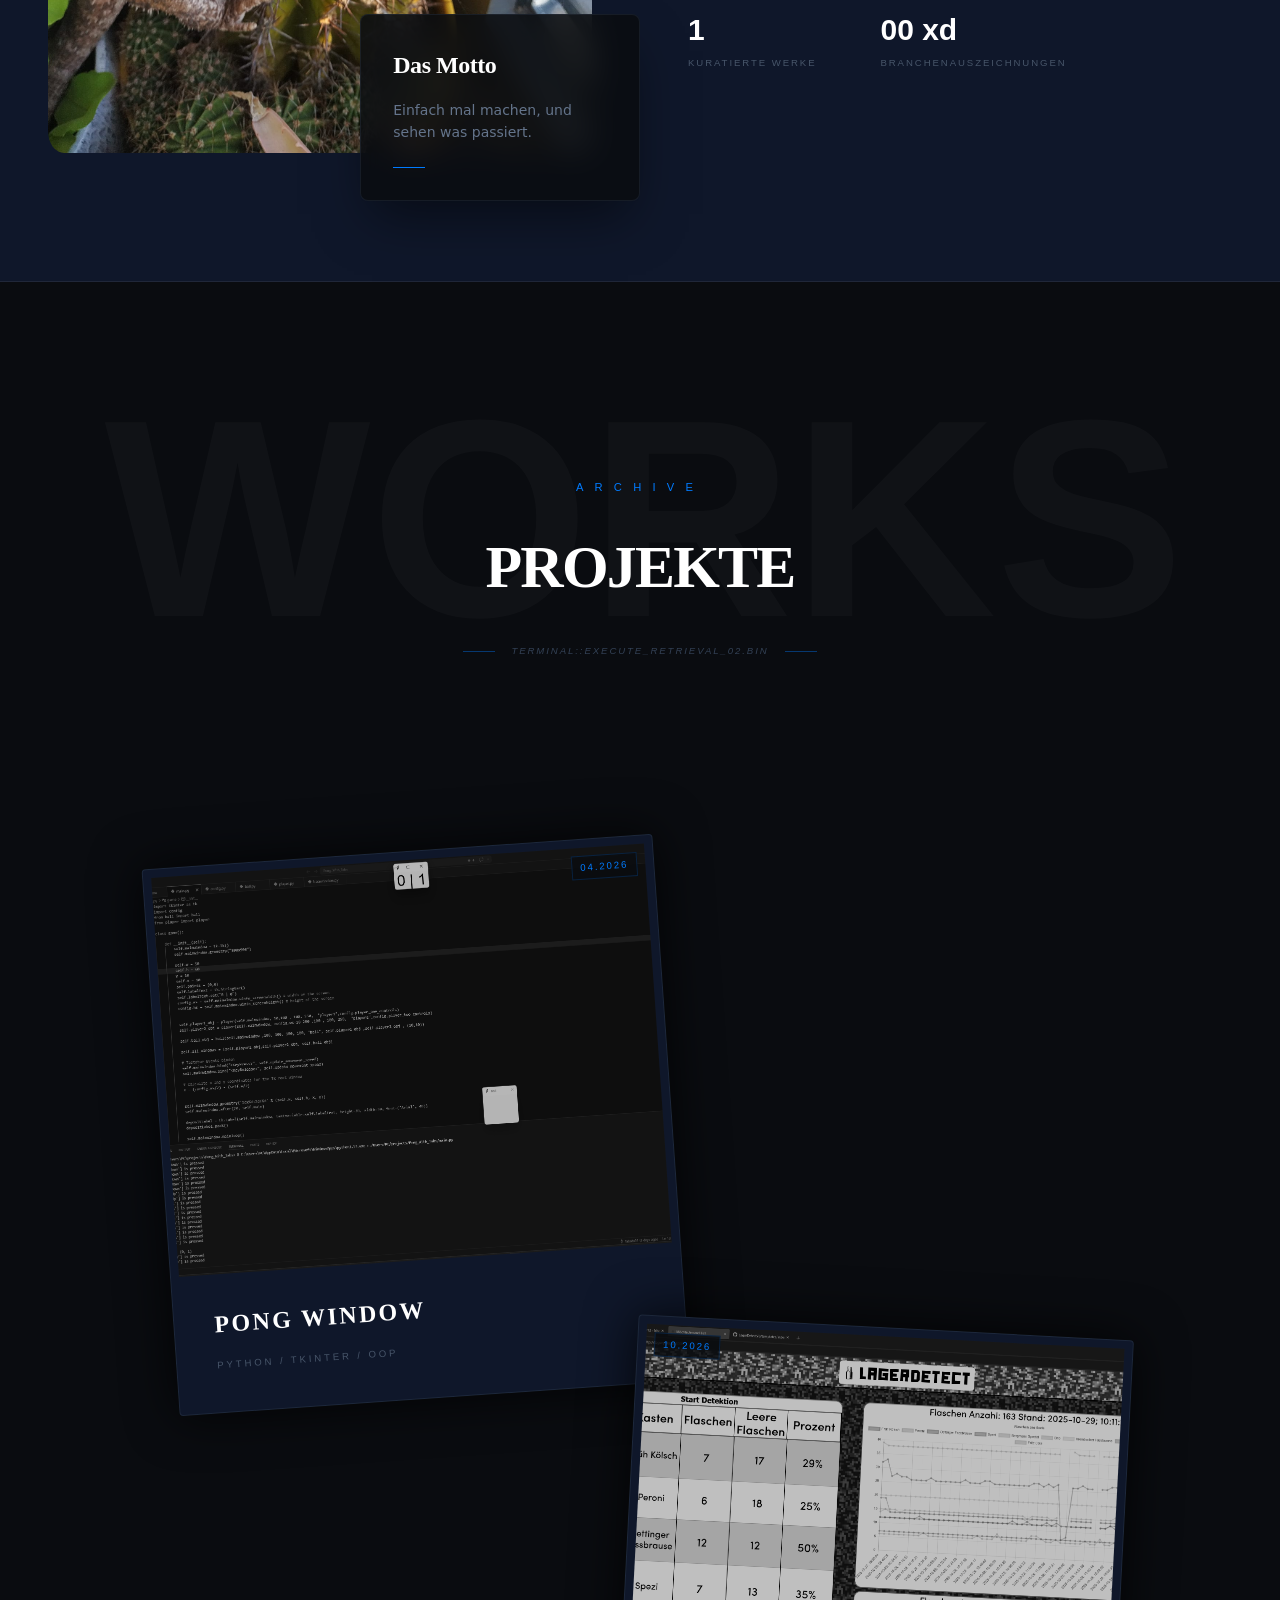
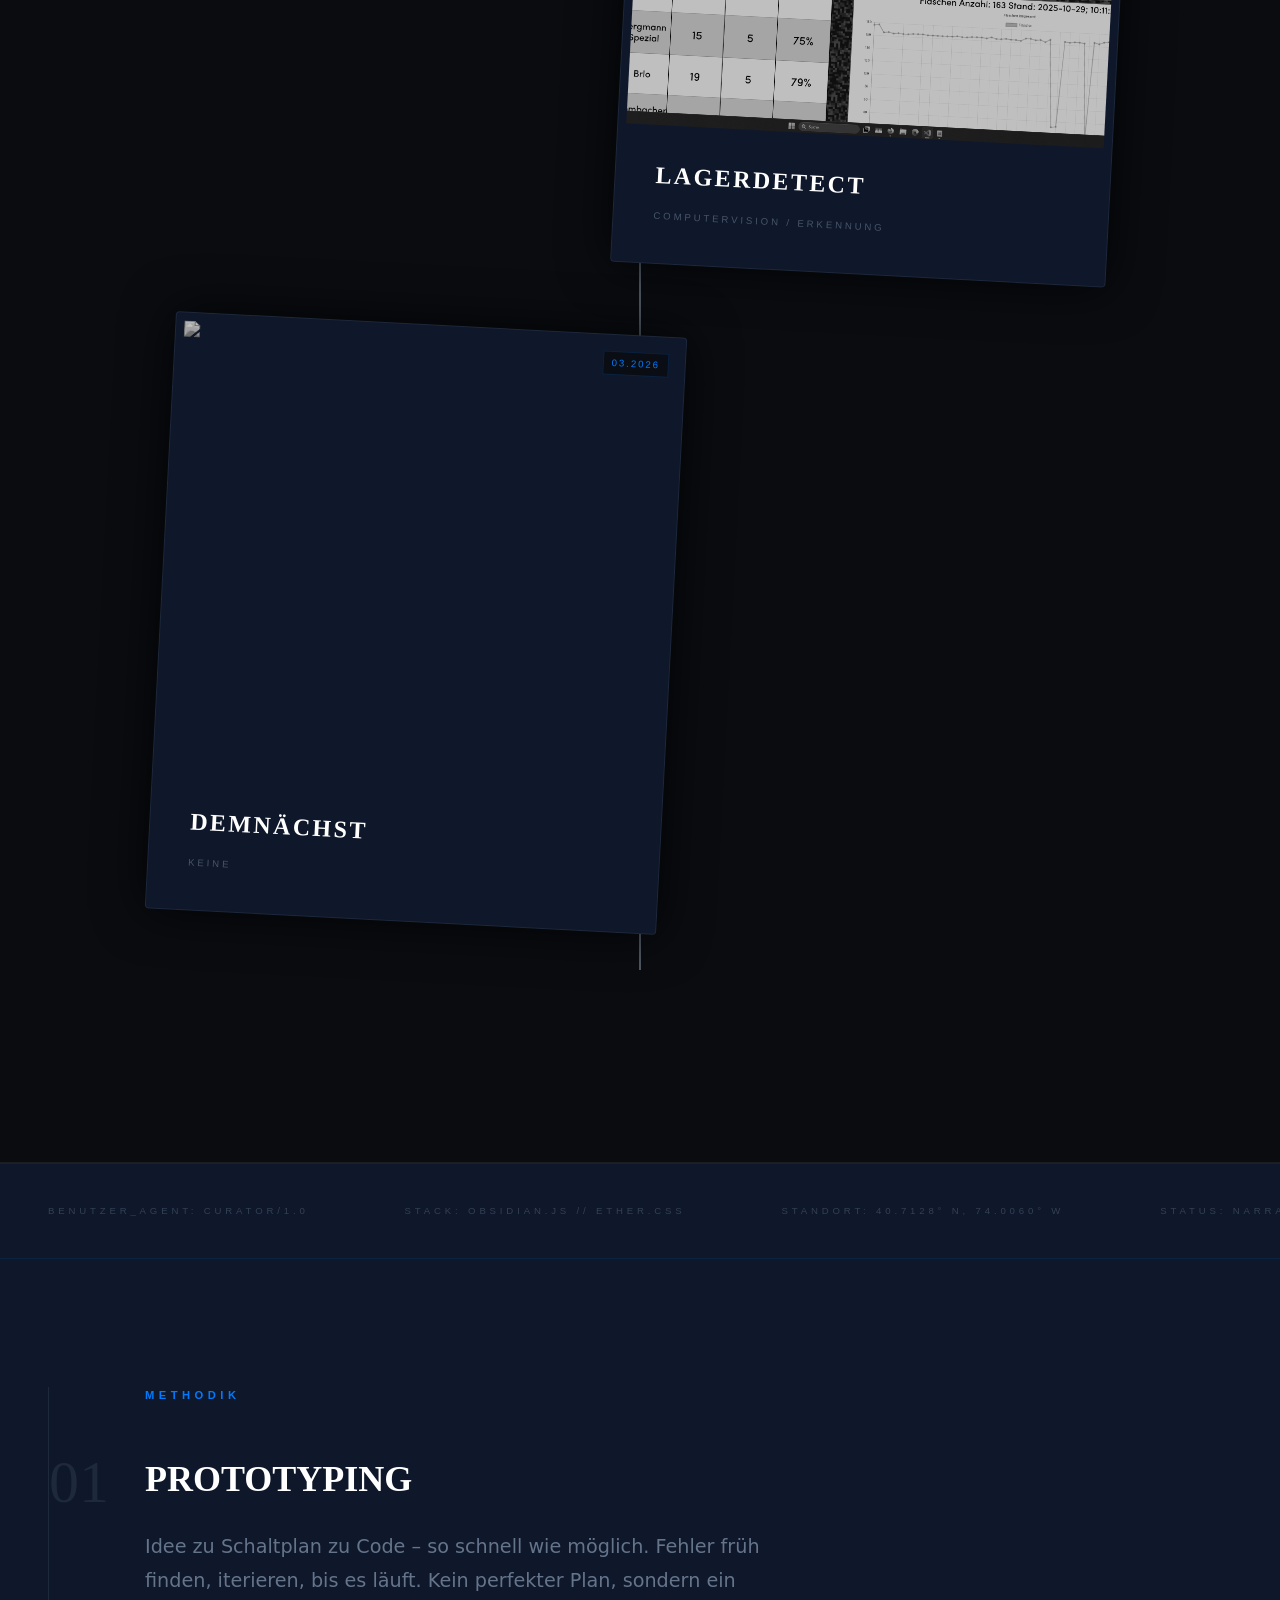
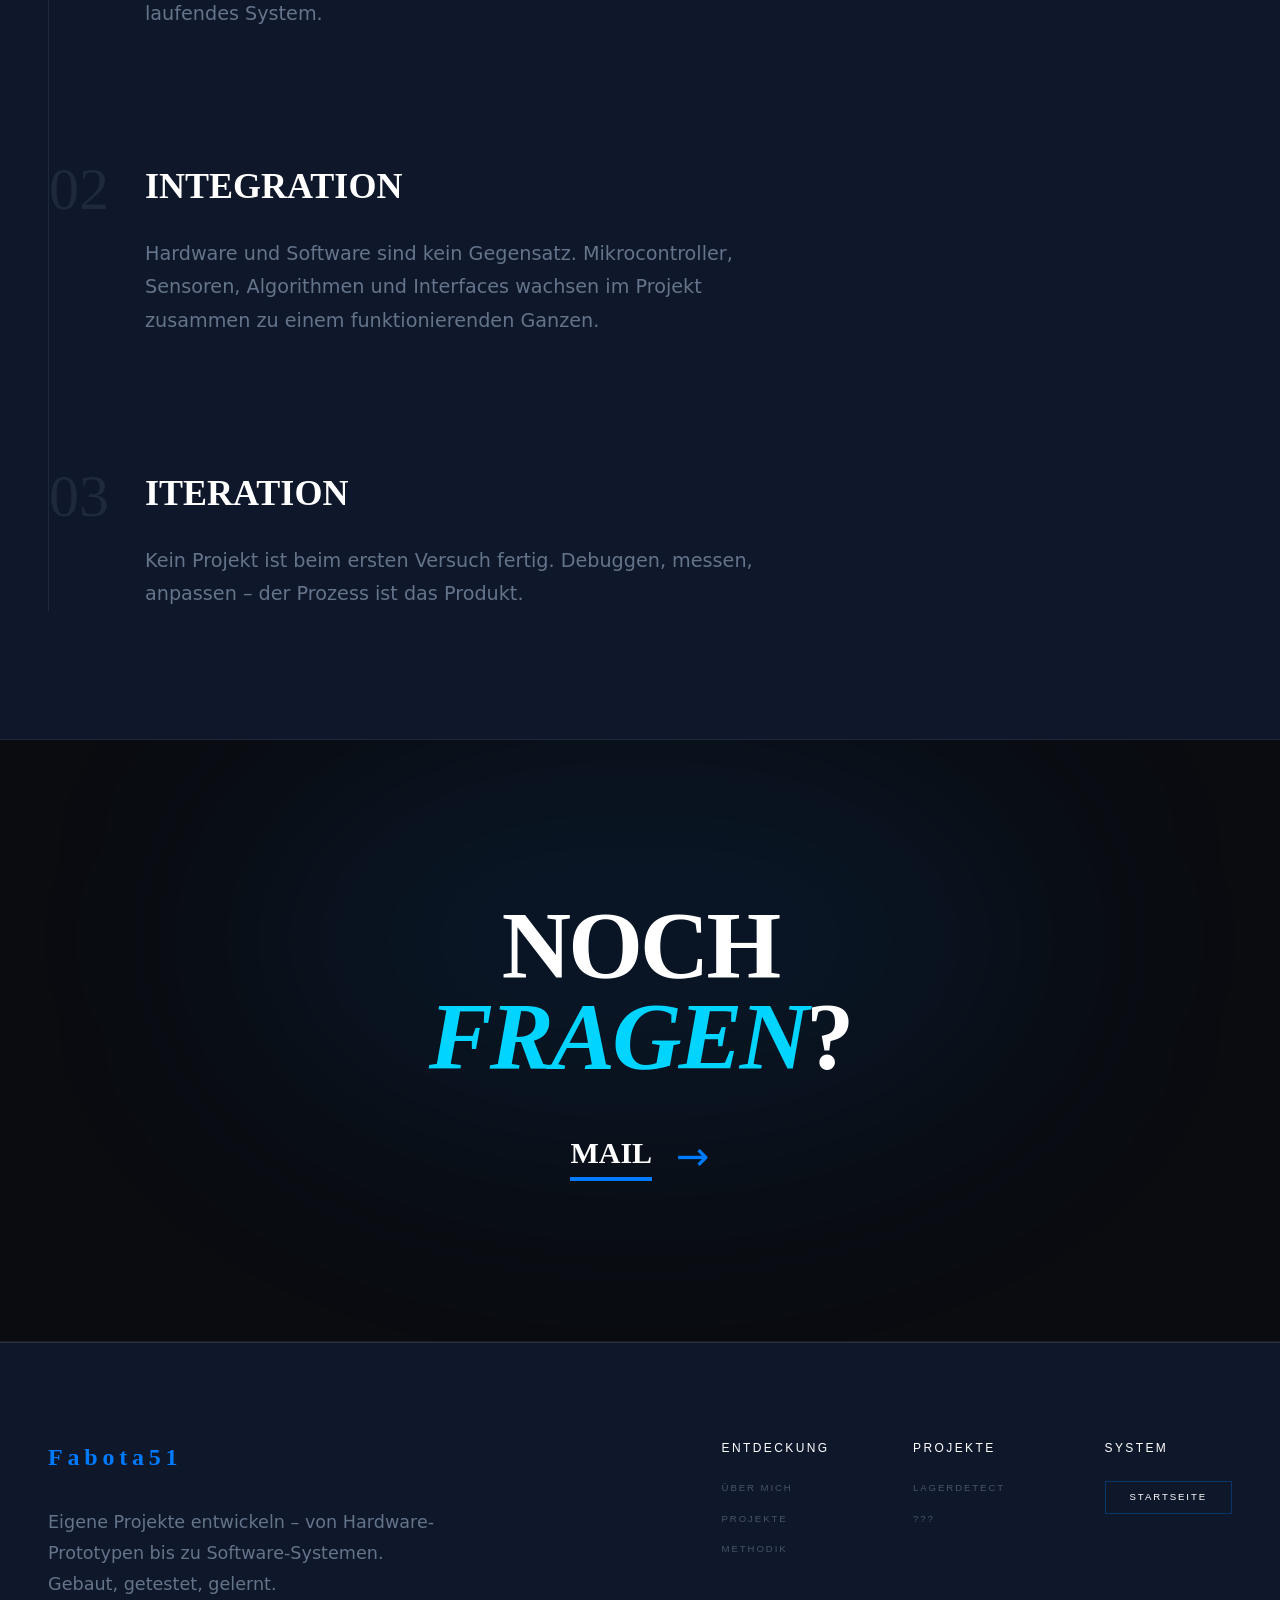
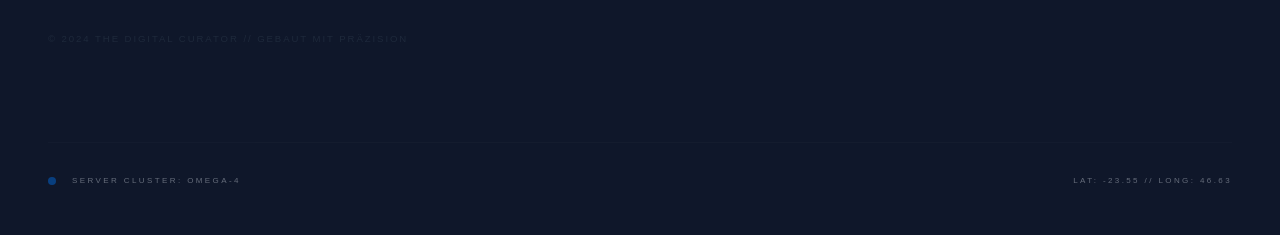
==== commit bbd0b6f2: "Pong-Window-Project" ====
--- a/index.html
+++ b/index.html
@@ -108,12 +108,29 @@
       <div class="project-timeline-line"></div>
 
 
-
-      <!-- Card 1 -->
+            <!-- Card 1 -->
+      <div class="project-item project-item--left">
+        <div class="project-item-inner">
+          <a href="subpages/pong-window/" class="project-card project-card--tilt-left">
+            <span class="project-card-date">04.2026</span>
+            <img
+              class="project-card-img project-card-img--short"
+              src="images/pong-window.png"
+              alt="Pong Window – Tkinter Fensterspiel"/>
+            <div class="project-card-info">
+              <h3 class="project-card-title">Pong Window</h3>
+              <p class="project-card-tag">Python / Tkinter / OOP</p>
+            </div>
+          </a>
+        </div>
+      </div>
+
+
+      <!-- Card 2 -->
       <div class="project-item project-item--right">
         <div class="project-item-inner">
           <a href="subpages/lagerdetect/" class="project-card project-card--tilt-right">
-            <span class="project-card-date">2025.10</span>
+            <span class="project-card-date">10.2026</span>
             <img
               class="project-card-img project-card-img--short"
               src="images/lagerdetect.png"
@@ -126,11 +143,13 @@
         </div>
       </div>
 
-            <!-- Card 2 -->
+
+
+      <!-- Card 3 -->
       <div class="project-item project-item--left">
         <div class="project-item-inner">
-          <a href="#archive" class="project-card project-card--tilt-left">
-            <span class="project-card-date">2026.03</span>
+          <a href="#archive" class="project-card project-card--tilt-right">
+            <span class="project-card-date">03.2026</span>
             <img
               class="project-card-img"
               src="subpages/cnc/20260307_115420.jpg"
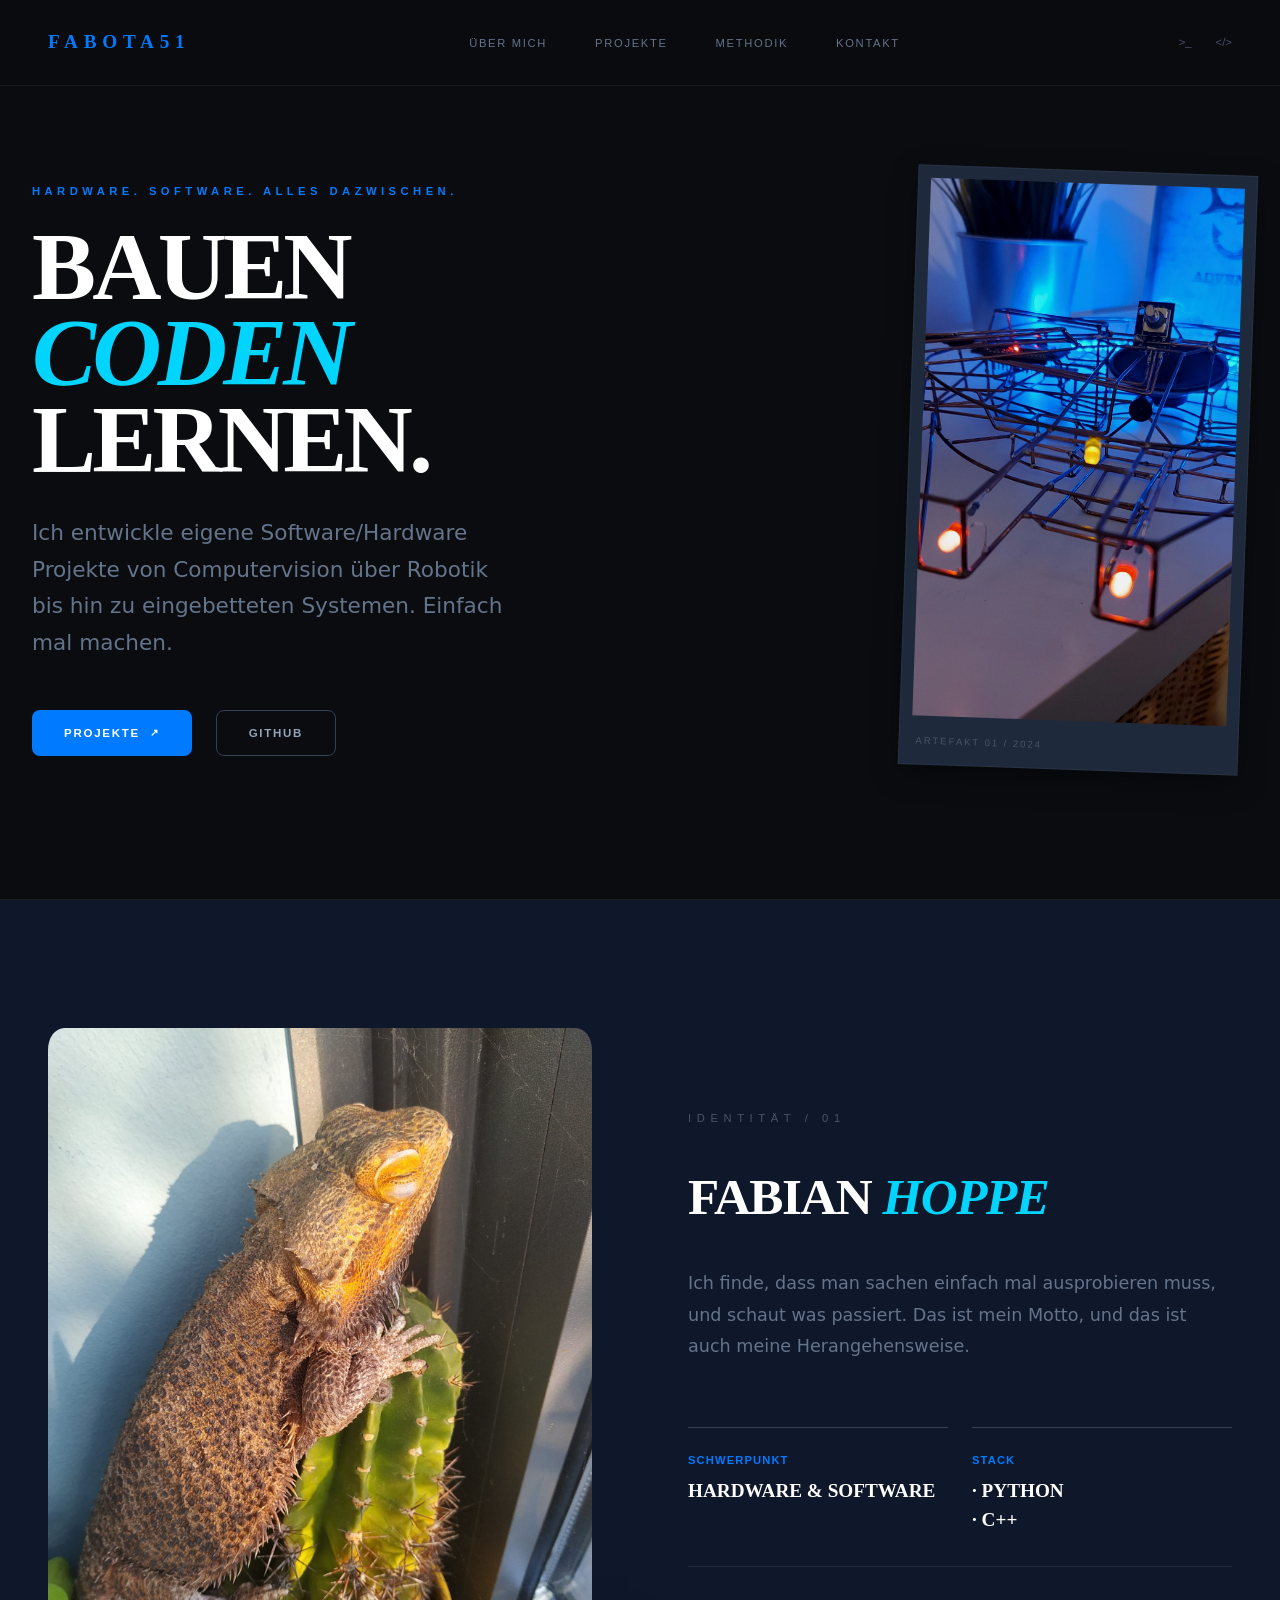
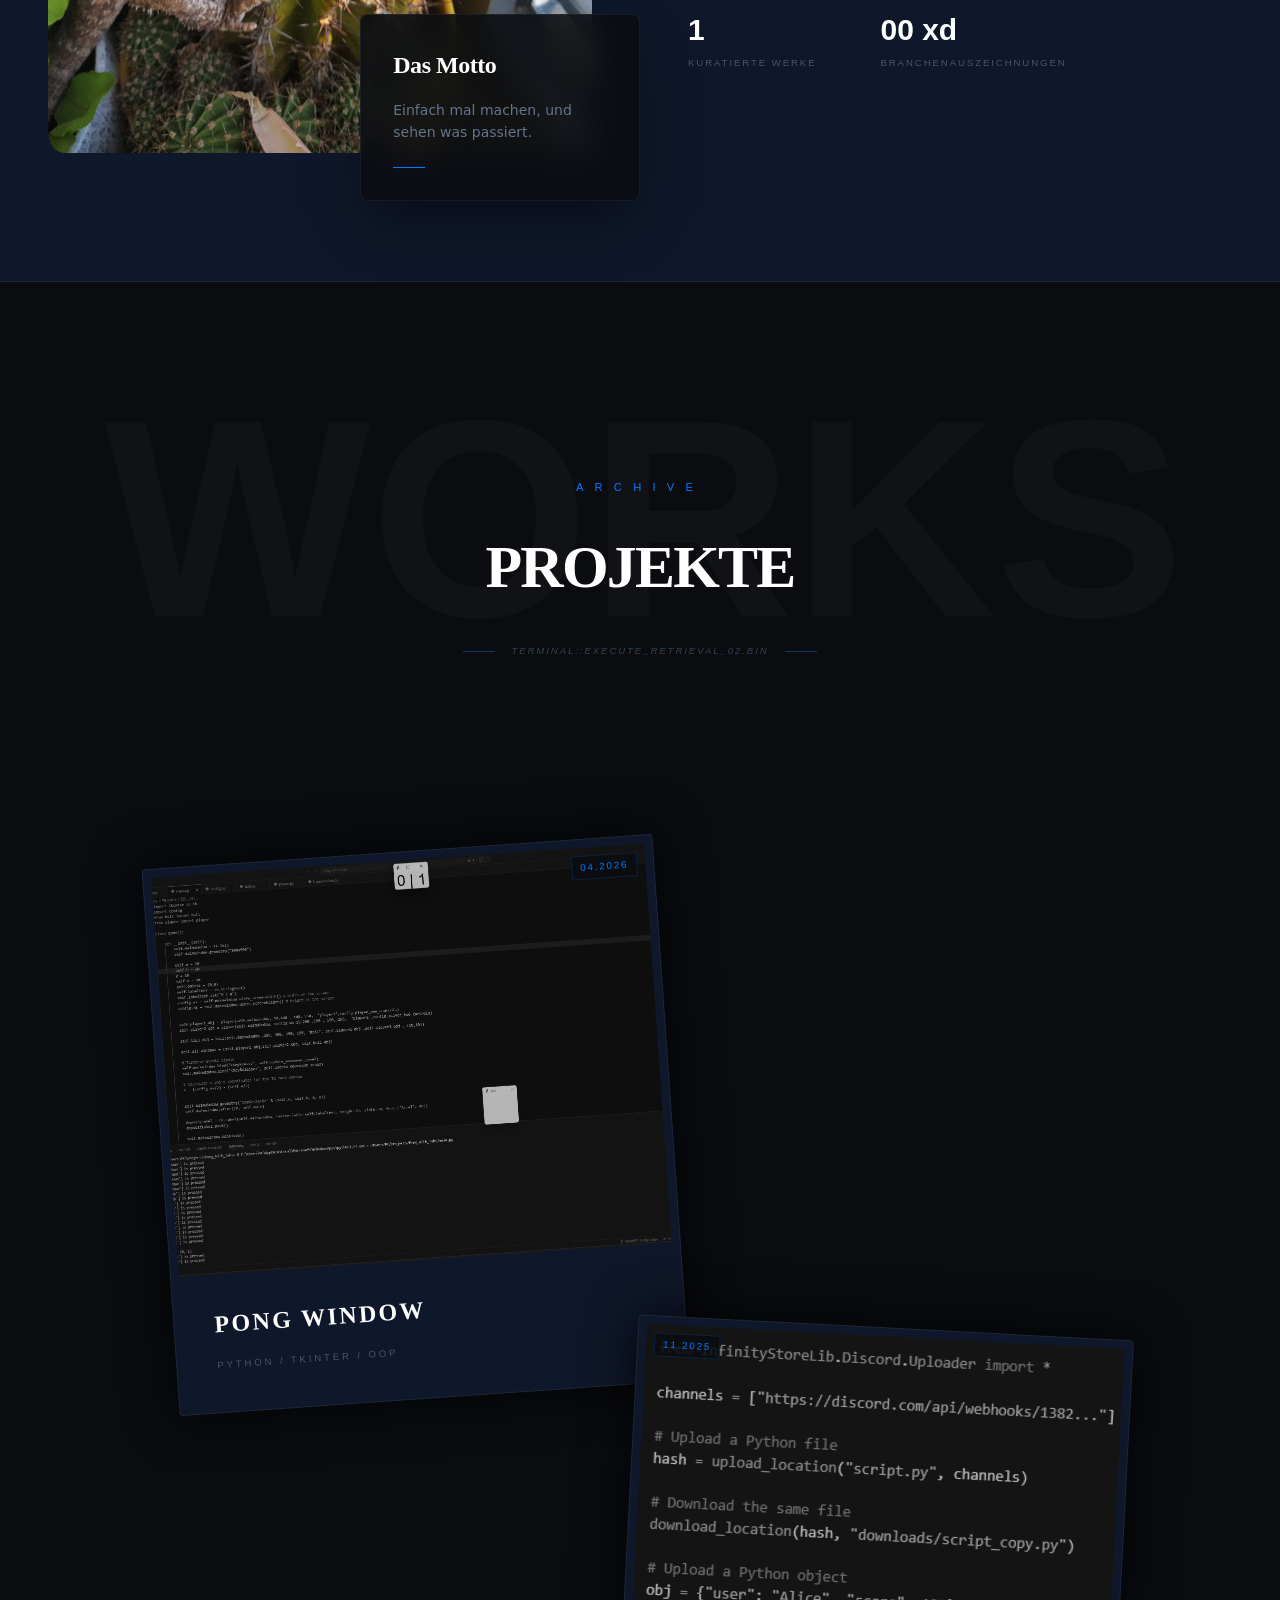
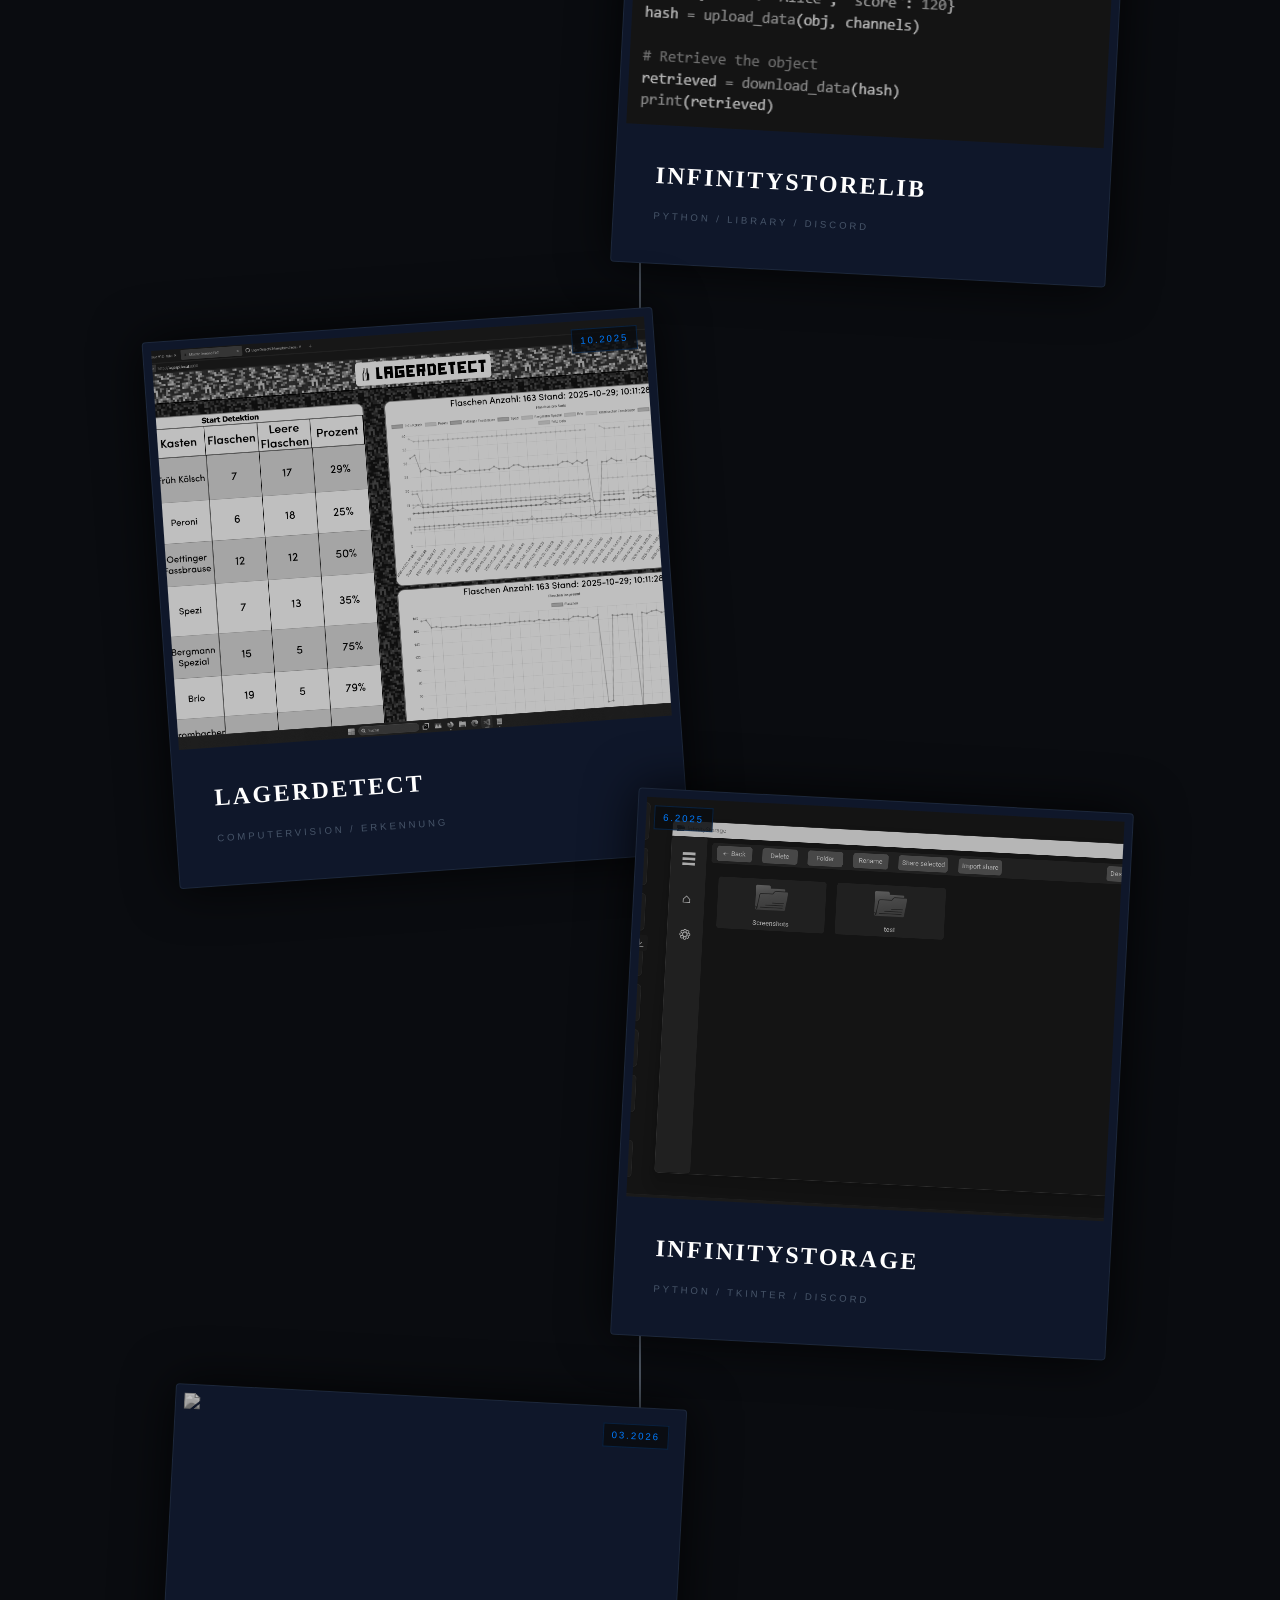
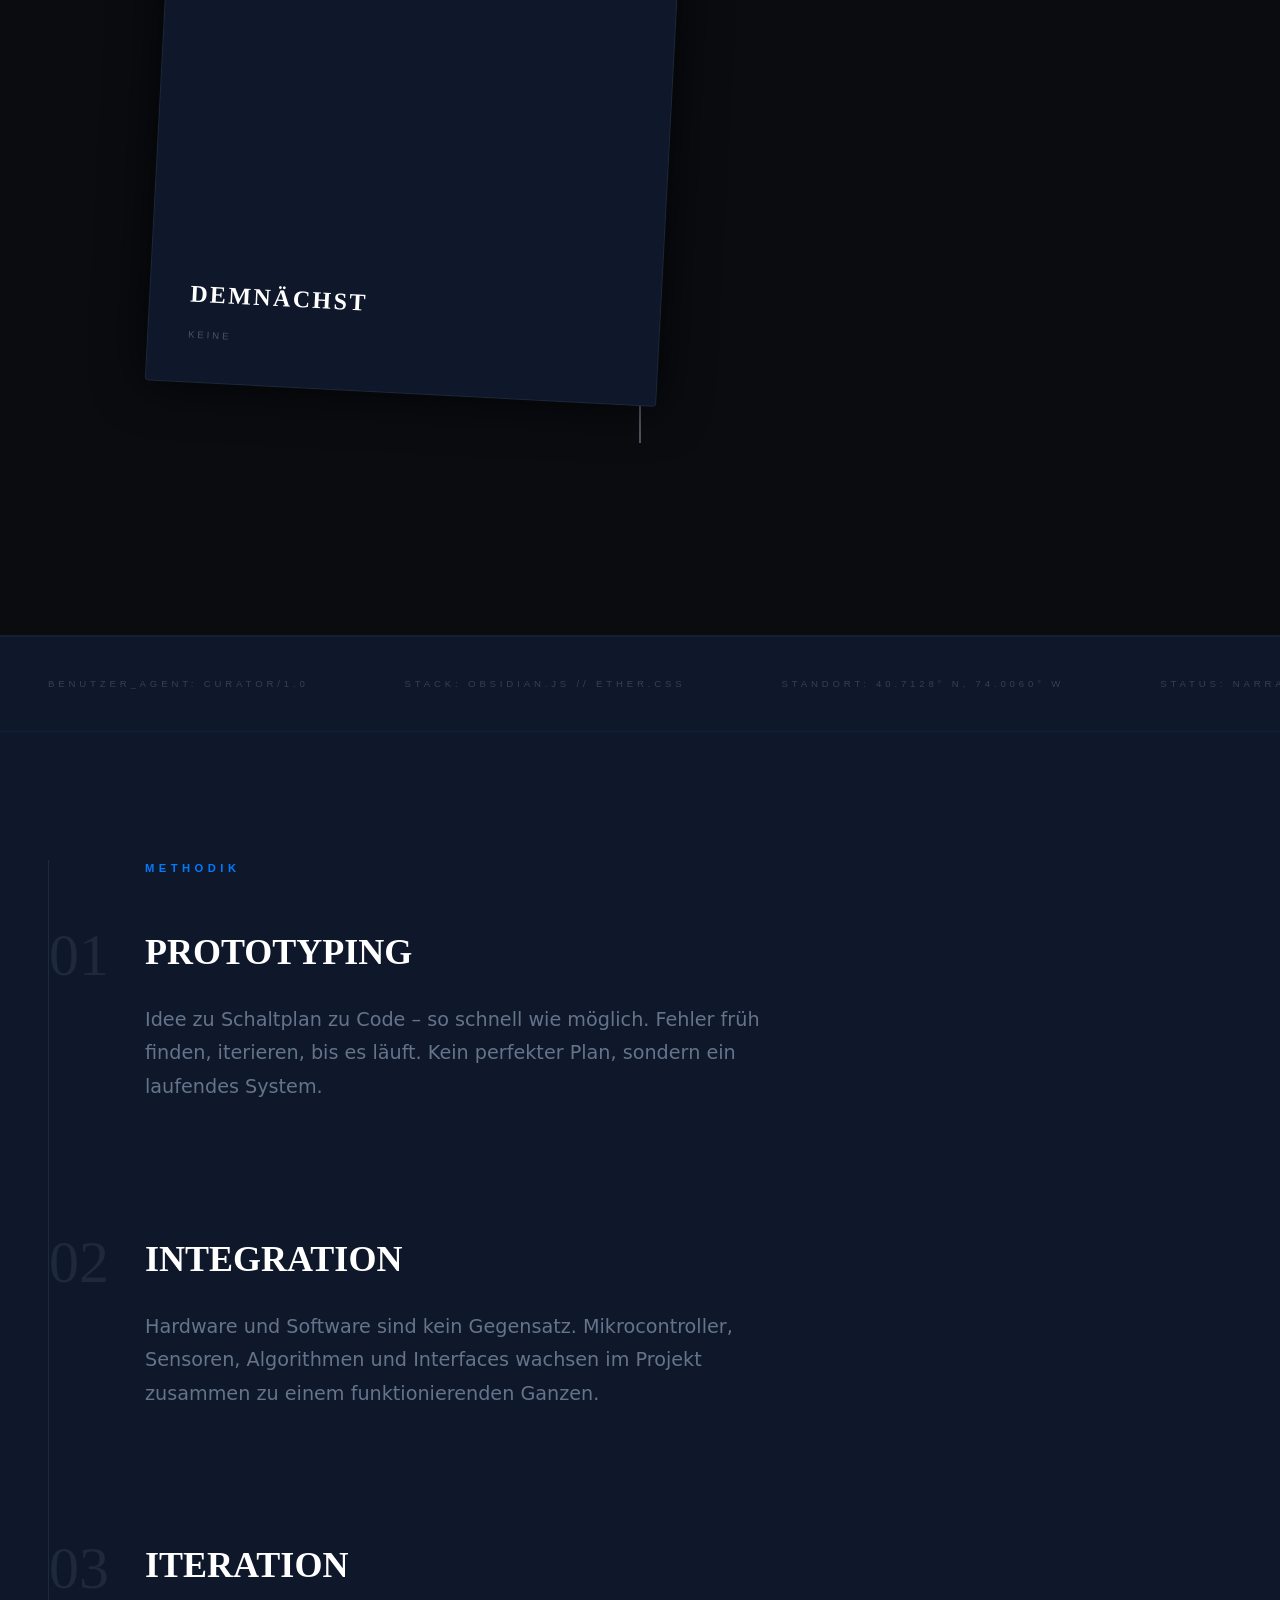
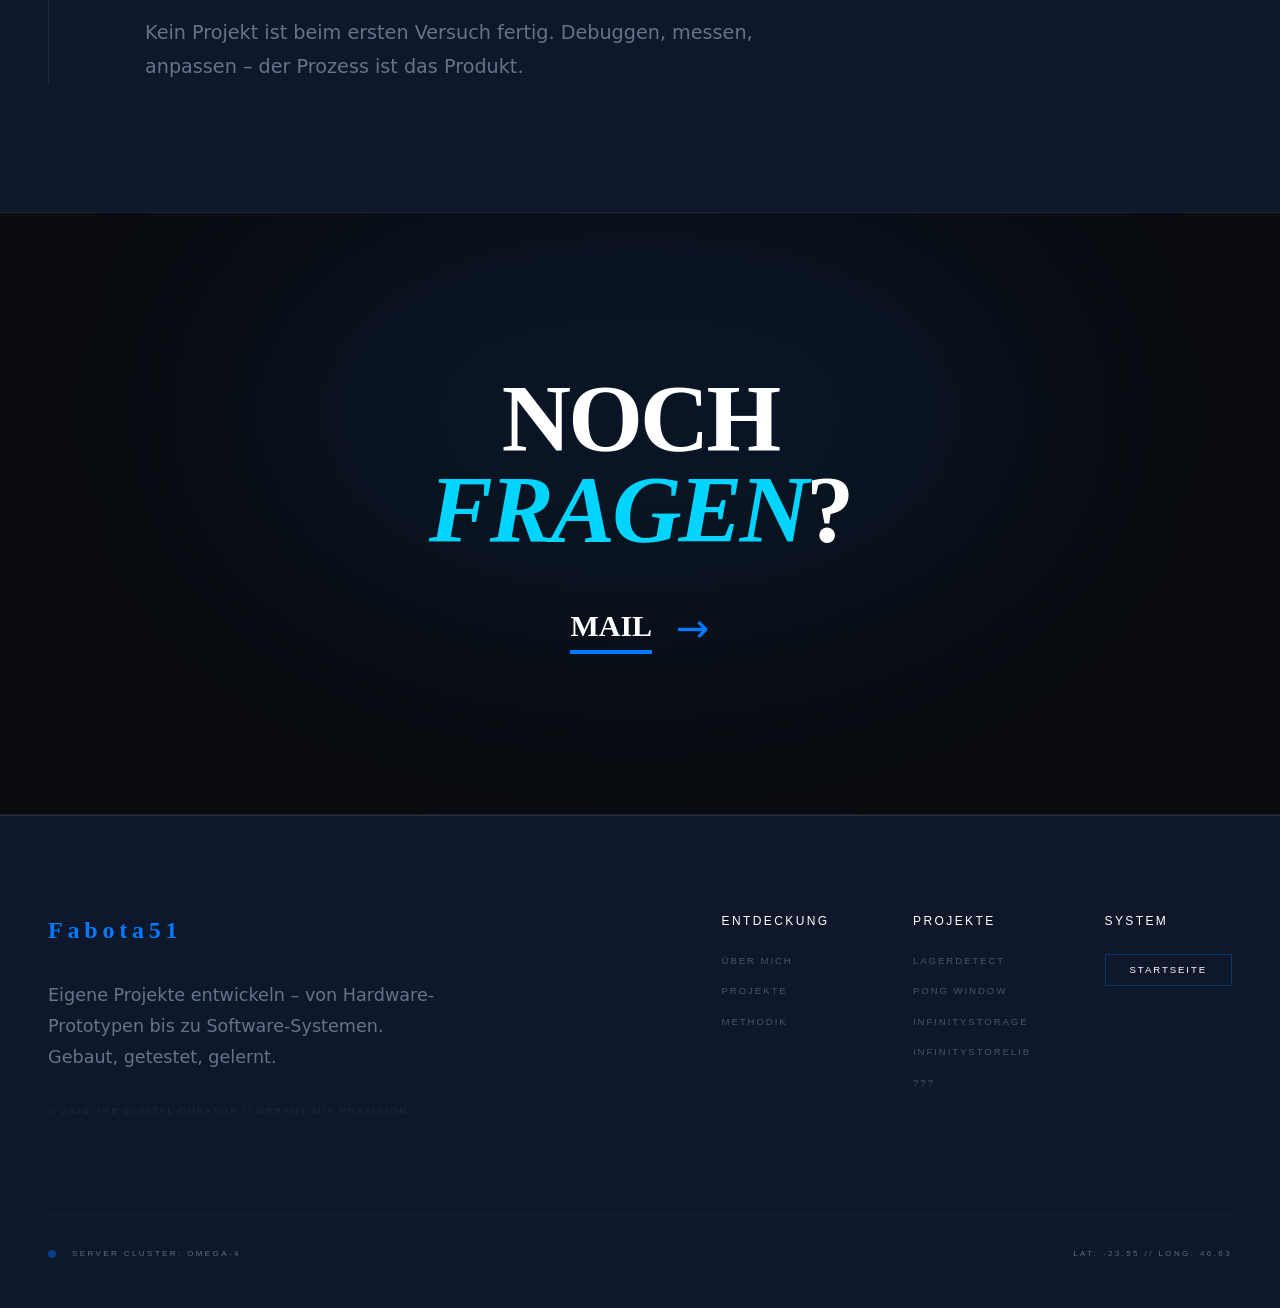
==== commit f7ca5258: "added InfinityStorage/Lib" ====
--- a/index.html
+++ b/index.html
@@ -125,12 +125,28 @@
         </div>
       </div>
 
-
       <!-- Card 2 -->
       <div class="project-item project-item--right">
         <div class="project-item-inner">
-          <a href="subpages/lagerdetect/" class="project-card project-card--tilt-right">
-            <span class="project-card-date">10.2026</span>
+          <a href="subpages/InfinityStoreLib/" class="project-card project-card--tilt-right">
+            <span class="project-card-date">11.2025</span>
+            <img
+              class="project-card-img project-card-img--short"
+              src="images/InfinityStoreLib.png"
+              alt="InfinityStoreLib Python Library"/>
+            <div class="project-card-info">
+              <h3 class="project-card-title">InfinityStoreLib</h3>
+              <p class="project-card-tag">Python / Library / Discord</p>
+            </div>
+          </a>
+        </div>
+      </div>
+
+      <!-- Card 3 -->
+      <div class="project-item project-item--left">
+        <div class="project-item-inner">
+          <a href="subpages/lagerdetect/" class="project-card project-card--tilt-left">
+            <span class="project-card-date">10.2025</span>
             <img
               class="project-card-img project-card-img--short"
               src="images/lagerdetect.png"
@@ -145,7 +161,24 @@
 
 
 
-      <!-- Card 3 -->
+      <!-- Card 5 -->
+      <div class="project-item project-item--right">
+        <div class="project-item-inner">
+          <a href="subpages/InfinityStorage/" class="project-card project-card--tilt-right">
+            <span class="project-card-date">6.2025</span>
+            <img
+              class="project-card-img project-card-img--short"
+              src="images/InfinityStorage.png"
+              alt="InfinityStorage Speicherung"/>
+            <div class="project-card-info">
+              <h3 class="project-card-title">InfinityStorage</h3>
+              <p class="project-card-tag">Python / Tkinter / Discord</p>
+            </div>
+          </a>
+        </div>
+      </div>
+
+      <!-- Card 6 -->
       <div class="project-item project-item--left">
         <div class="project-item-inner">
           <a href="#archive" class="project-card project-card--tilt-right">
--- a/css/style.css
+++ b/css/style.css
@@ -463,11 +463,15 @@
   width: 100%;
   display: flex;
   margin-bottom: 48px;
-  z-index: 10;
-}
-.project-item--right { justify-content: flex-end; z-index: 20; }
-.project-item:nth-child(3) { z-index: 30; }
-.project-item:nth-child(4) { z-index: 40; }
+  z-index: 1;
+}
+.project-item--right { justify-content: flex-end; }
+.project-item:nth-child(2) { z-index: 2; }
+.project-item:nth-child(3) { z-index: 3; }
+.project-item:nth-child(4) { z-index: 4; }
+.project-item:nth-child(5) { z-index: 5; }
+.project-item:nth-child(6) { z-index: 6; }
+.project-item:nth-child(7) { z-index: 7; }
 .project-item-inner { width: 100%; perspective: 2000px; }
 .project-card {
   background: #0f172a;
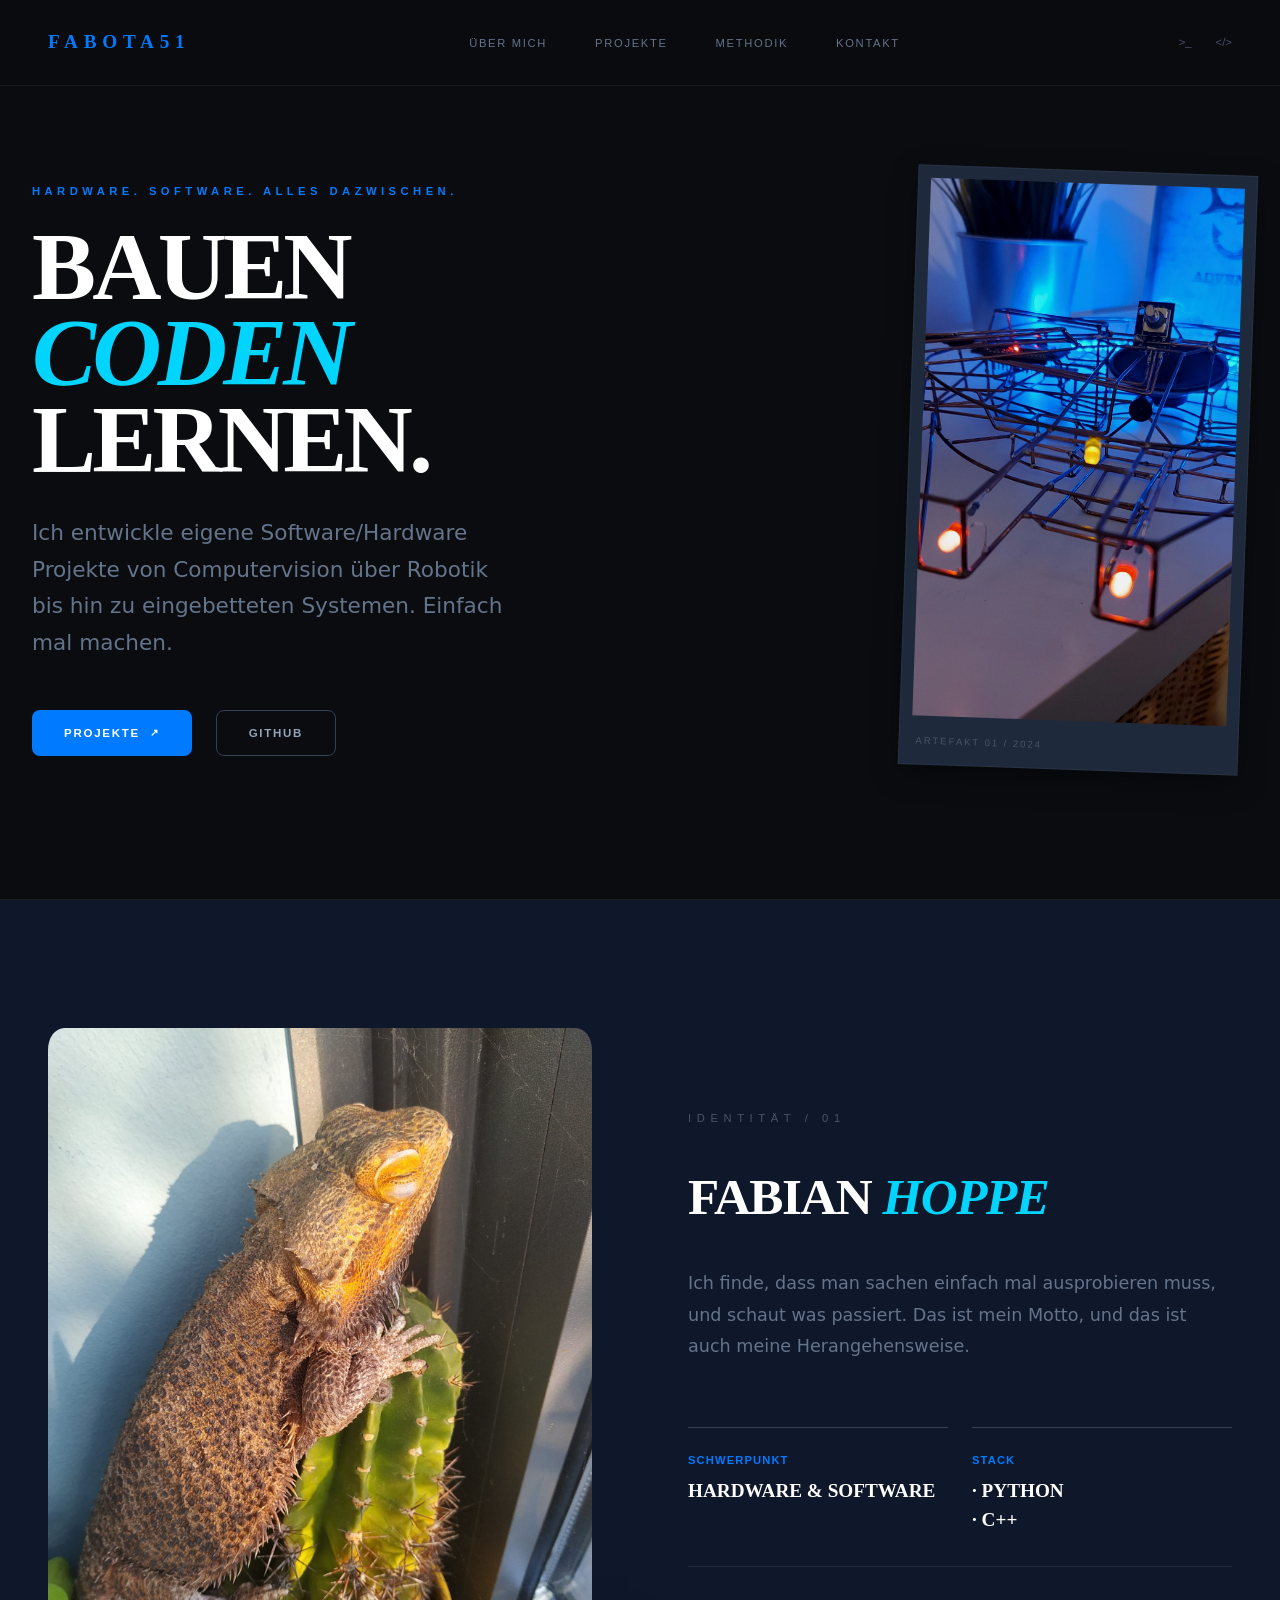
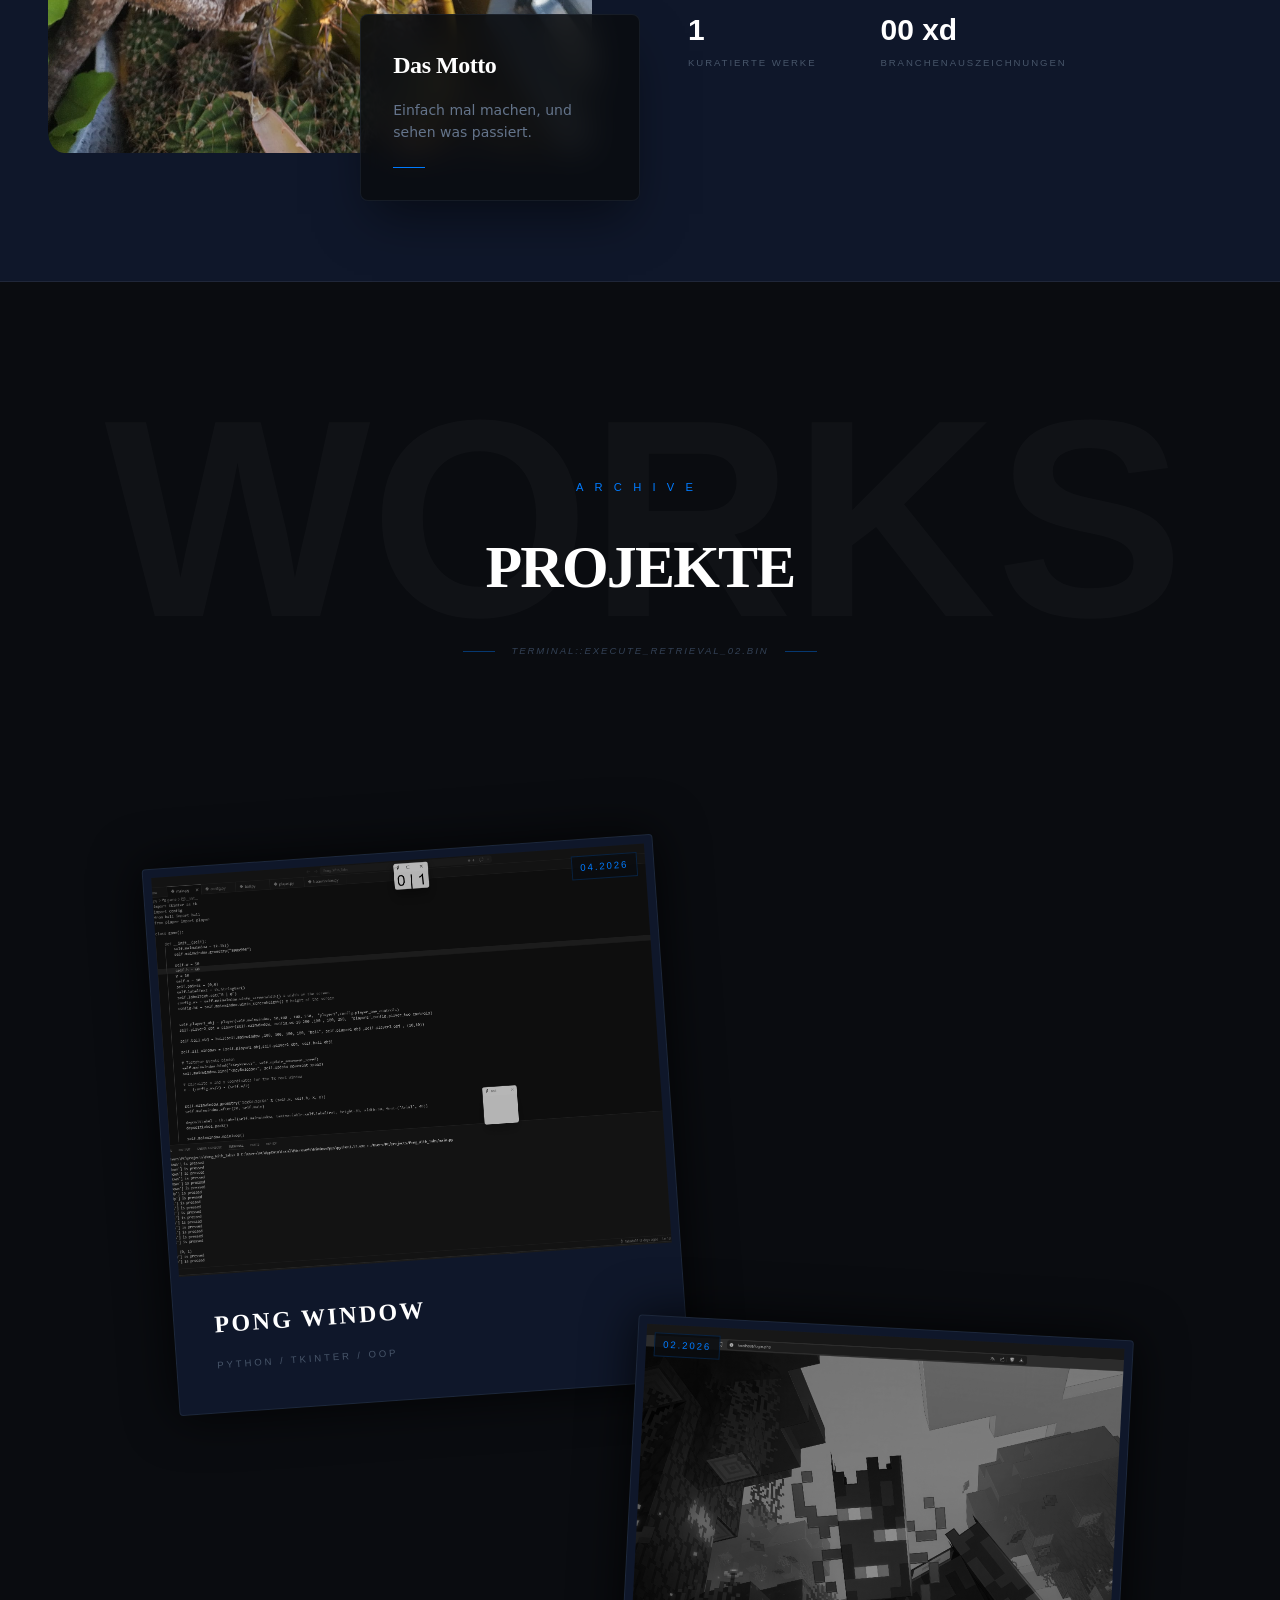
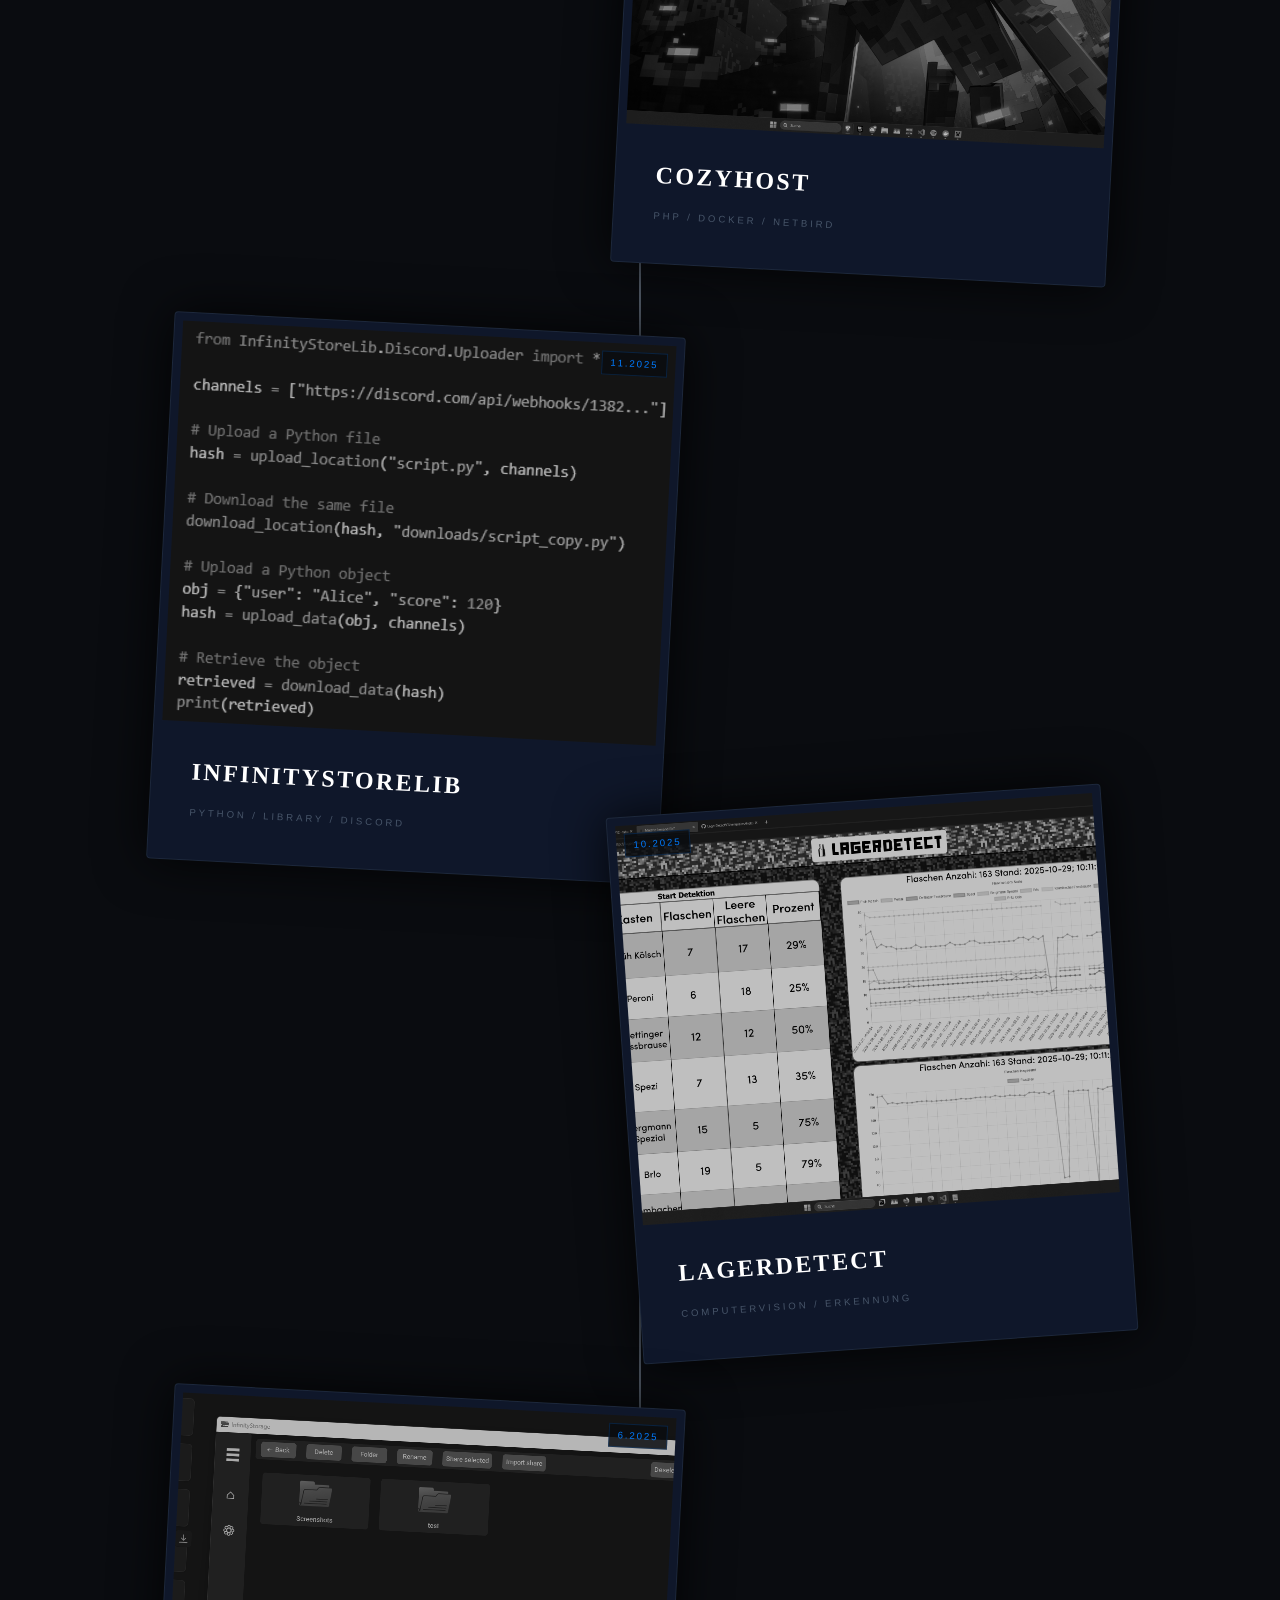
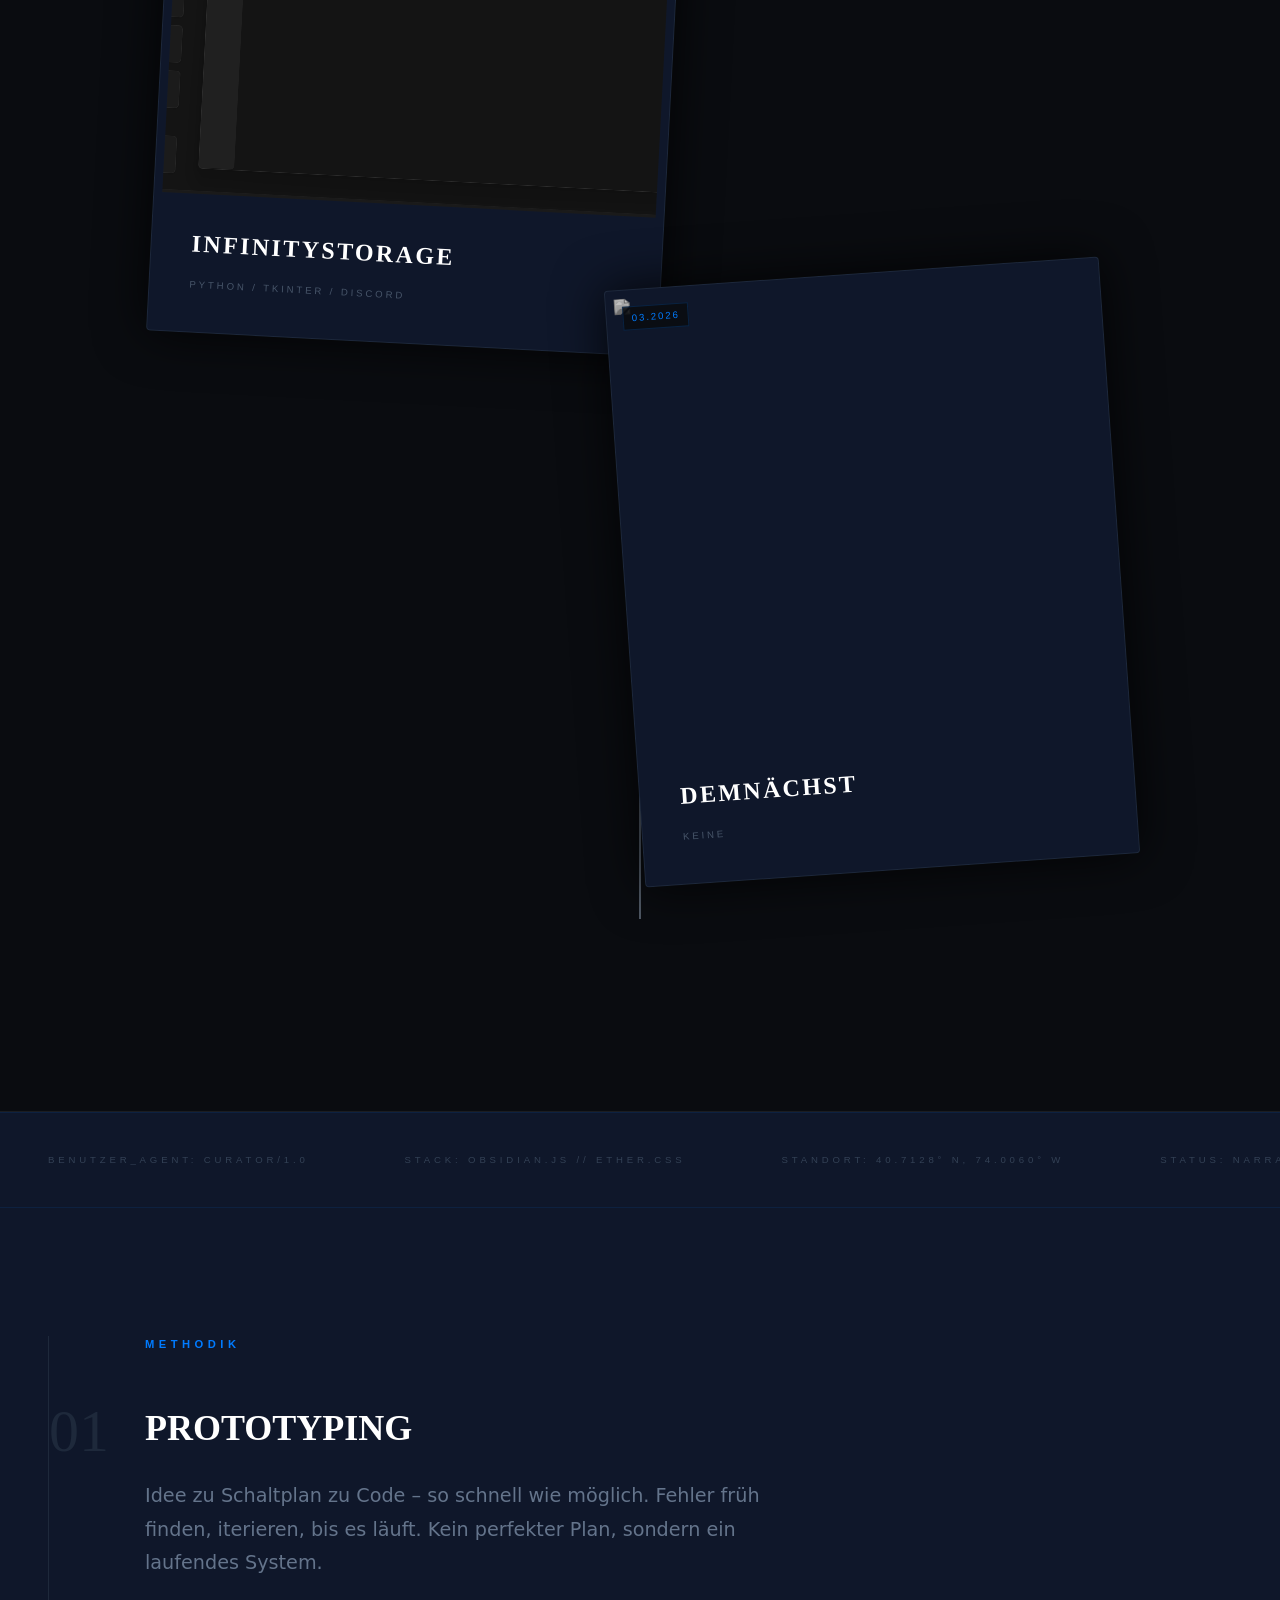
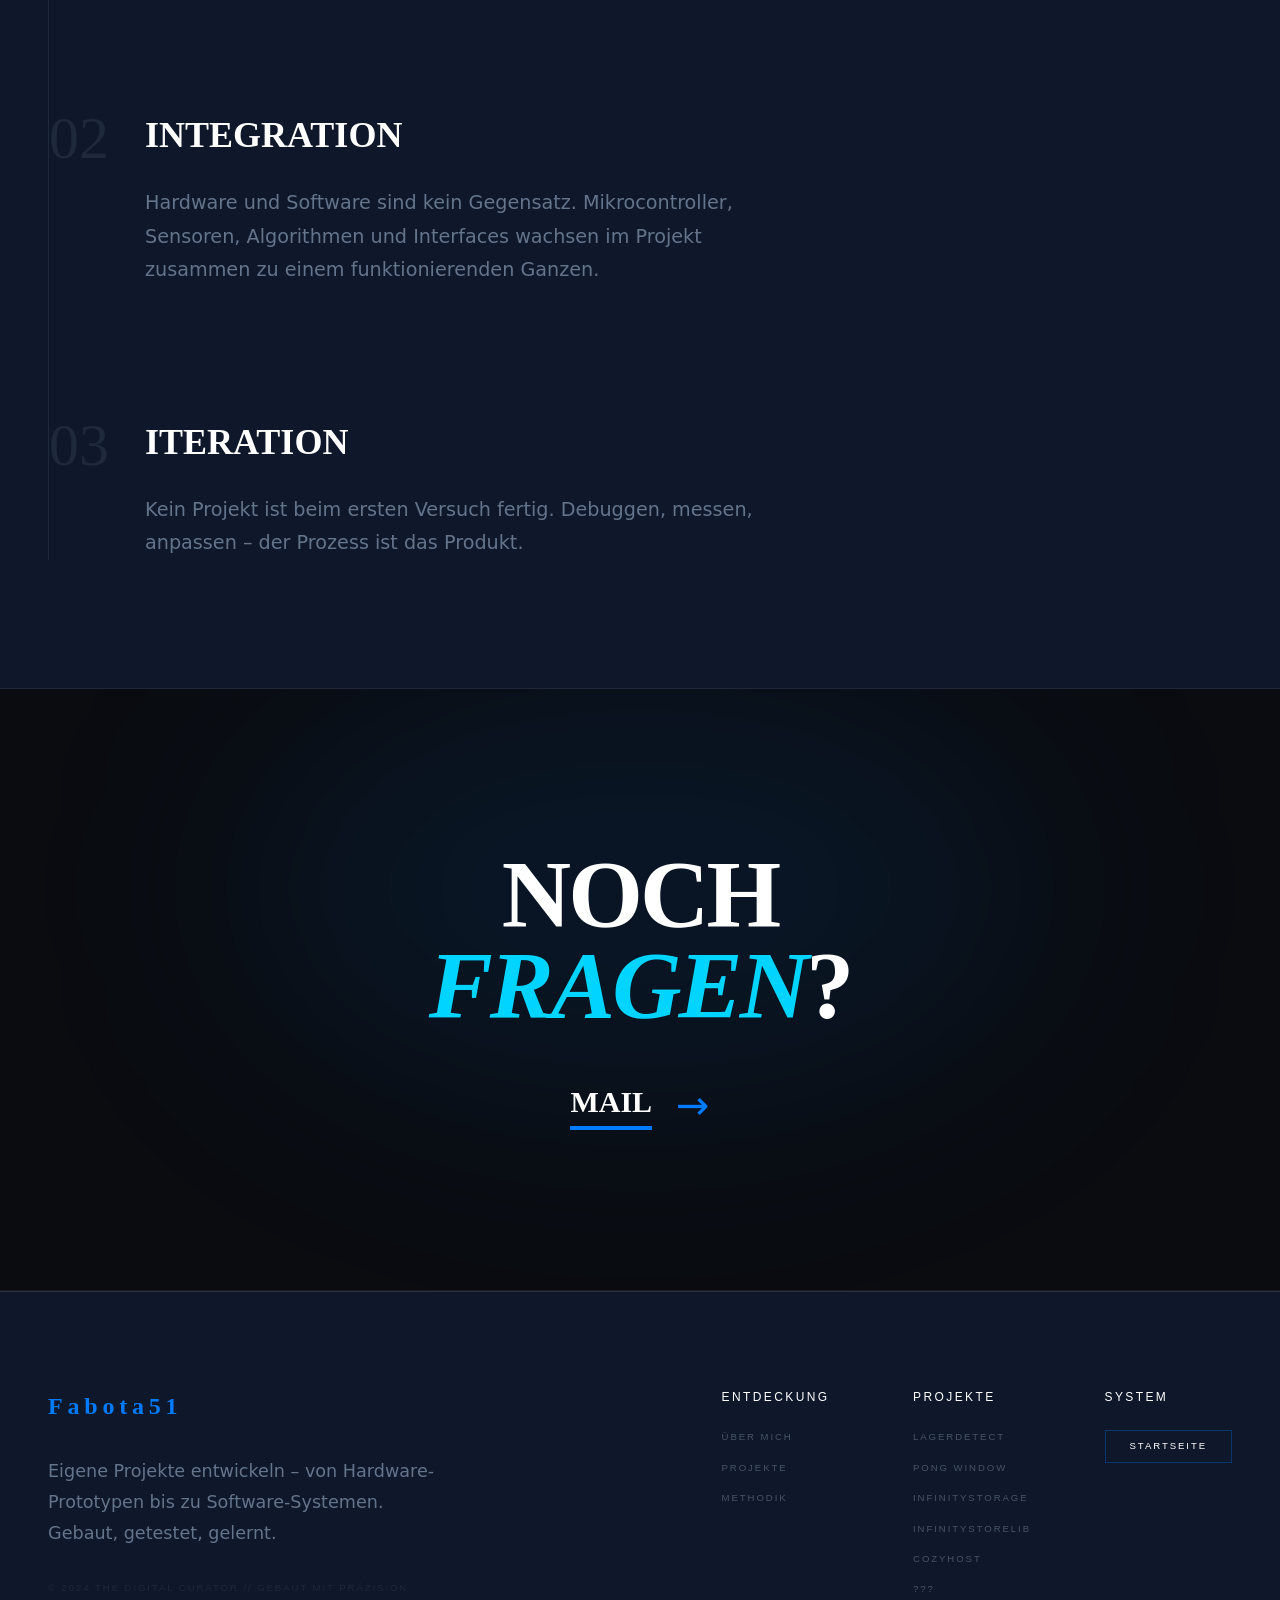
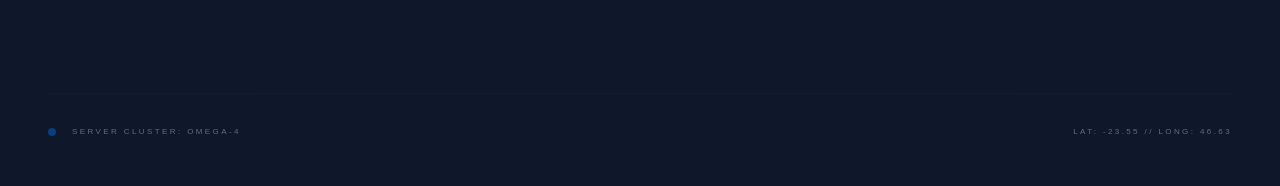
==== commit c8b484f8: "- cozyhost - project variation" ====
--- a/index.html
+++ b/index.html
@@ -128,6 +128,23 @@
       <!-- Card 2 -->
       <div class="project-item project-item--right">
         <div class="project-item-inner">
+          <a href="subpages/CozyHost/" class="project-card project-card--tilt-right">
+            <span class="project-card-date">02.2026</span>
+            <img
+              class="project-card-img project-card-img--short"
+              src="images/CozyHost.png"
+              alt="CozyHost Minecraft Server Hosting"/>
+            <div class="project-card-info">
+              <h3 class="project-card-title">CozyHost</h3>
+              <p class="project-card-tag">PHP / Docker / Netbird</p>
+            </div>
+          </a>
+        </div>
+      </div>
+
+      <!-- Card 3 -->
+      <div class="project-item project-item--left">
+        <div class="project-item-inner">
           <a href="subpages/InfinityStoreLib/" class="project-card project-card--tilt-right">
             <span class="project-card-date">11.2025</span>
             <img
@@ -143,7 +160,7 @@
       </div>
 
       <!-- Card 3 -->
-      <div class="project-item project-item--left">
+      <div class="project-item project-item--right">
         <div class="project-item-inner">
           <a href="subpages/lagerdetect/" class="project-card project-card--tilt-left">
             <span class="project-card-date">10.2025</span>
@@ -162,7 +179,7 @@
 
 
       <!-- Card 5 -->
-      <div class="project-item project-item--right">
+      <div class="project-item project-item--left">
         <div class="project-item-inner">
           <a href="subpages/InfinityStorage/" class="project-card project-card--tilt-right">
             <span class="project-card-date">6.2025</span>
@@ -179,9 +196,9 @@
       </div>
 
       <!-- Card 6 -->
-      <div class="project-item project-item--left">
-        <div class="project-item-inner">
-          <a href="#archive" class="project-card project-card--tilt-right">
+      <div class="project-item project-item--right">
+        <div class="project-item-inner">
+          <a href="#archive" class="project-card project-card--tilt-left">
             <span class="project-card-date">03.2026</span>
             <img
               class="project-card-img"
